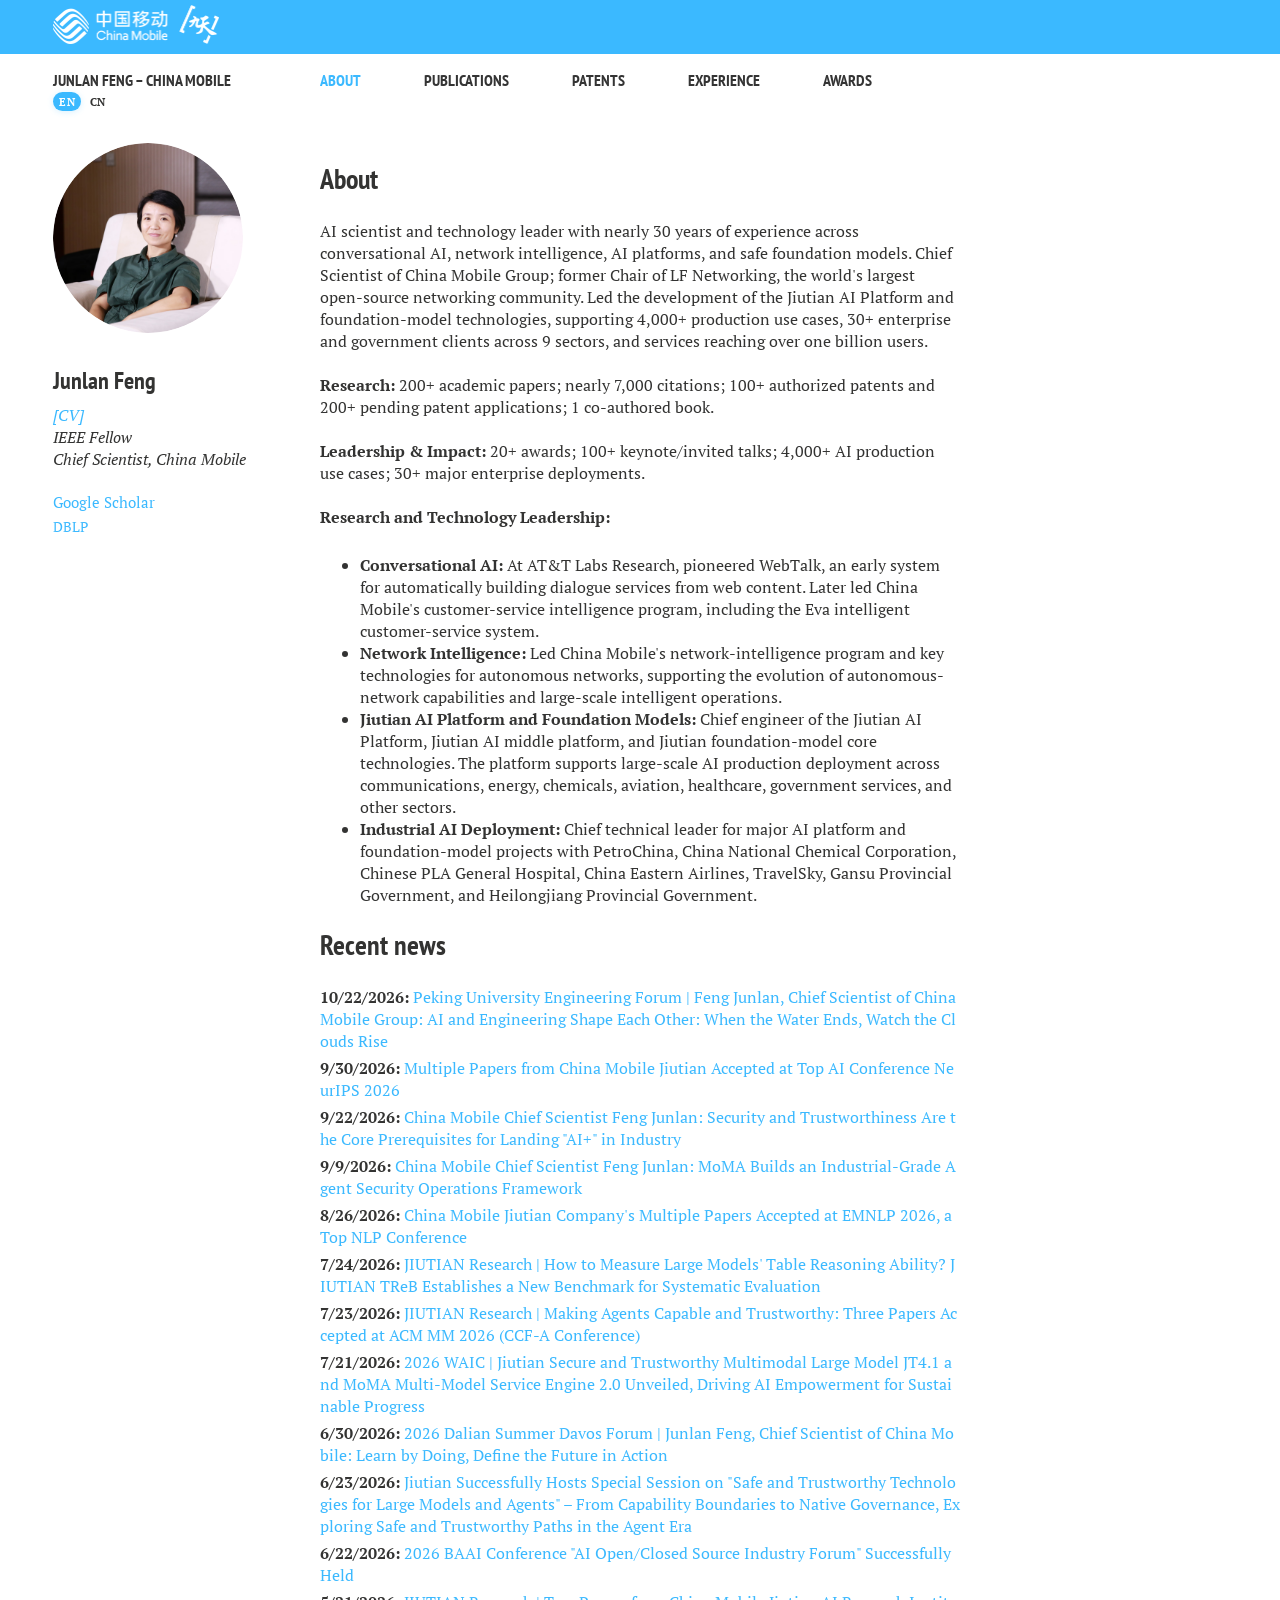
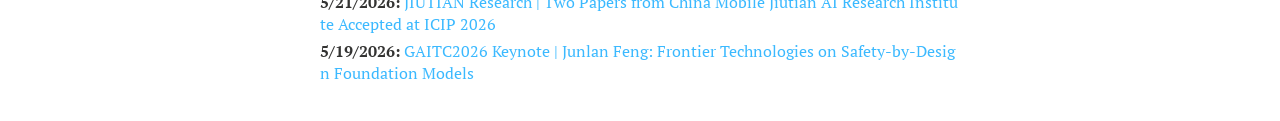
==== index.html @ f9d1ae15 "🏗️ Build site: 2026-11-06 03:11:01 UTC" ====
<!doctype html>
<html class="no-js" lang="en">

<head>
    <meta charset="utf-8">
    <title>Junlan Feng - Chief Scientist, China Mobile Group</title>
    <meta name="description" content="Junlan Feng, IEEE Fellow, Chief Scientist of China Mobile Group. AI scientist with 30 years of experience in conversational AI, network intelligence, AI platforms, and safe foundation models.">
    <meta name="keywords" content="Junlan Feng, AI, China Mobile, IEEE Fellow, foundation models">
    <meta property="og:locale" content="en_US">
    <meta property="og:type" content="article">
    <meta property="og:title" content="Junlan Feng">
    <meta property="og:description" content="Junlan Feng - Chief Scientist, China Mobile Group">
    <meta property="og:url" content="index.html">
    <meta property="og:site_name" content="Junlan Feng - China Mobile Group">
    <meta name="HandheldFriendly" content="True">
    <meta name="MobileOptimized" content="320">
    <meta name="viewport" content="width=device-width, initial-scale=1.0">
    <link href='https://fonts.googleapis.com/css?family=PT+Sans+Narrow:400,700|PT+Serif:400,700,400italic' rel='stylesheet' type='text/css'>
    <link rel="stylesheet" href="assets/main.min.css">
    <link rel="stylesheet" href="assets/academicons.css" />
    <link rel="stylesheet" href="assets/lang-switch.css">
    <meta http-equiv="cleartype" content="on">
    <script src="assets/js/vendor/modernizr-2.7.1.custom.min.js"></script>

    <script src="js/render.js?v=20260903" defer></script>
<script>
var issuesData = [{"title":"北京大学工程大讲堂｜中国移动集团首席科学家冯俊兰：人工智能与工程相互塑造——行到水穷处，坐看云起时","title_en":"Peking University Engineering Forum | Feng Junlan, Chief Scientist of China Mobile Group: AI and Engineering Shape Each Other: When the Water Ends, Watch the Clouds Rise","url":"https://mp.weixin.qq.com/s/HkSINXlK0h-bJS12cBqNUA","update_time":"2026-10-22  18:26:30"},{"title":"中移九天公司多篇论文被人工智能顶会NeurIPS 2026录用","title_en":"Multiple Papers from China Mobile Jiutian Accepted at Top AI Conference NeurIPS 2026","url":"https://mp.weixin.qq.com/s/LQ0om-4AKfNTBzc6HbMftA","update_time":"2026-09-30  17:57:27"},{"title":"中国移动首席科学家冯俊兰：安全可信是“AI+”产业落地的核心前提","title_en":"China Mobile Chief Scientist Feng Junlan: Security and Trustworthiness Are the Core Prerequisites for Landing \"AI+\" in Industry","url":"https://mp.weixin.qq.com/s/wE-efkweoByq38mvkZPkAQ","update_time":"2026-09-22  19:19:14"},{"title":"中国移动首席科学家冯俊兰：MoMA打造工业级智能体安全运营框架","title_en":"China Mobile Chief Scientist Feng Junlan: MoMA Builds an Industrial-Grade Agent Security Operations Framework","url":"https://mp.weixin.qq.com/s/2wzQ7tI1aaCz_fEJ7ZvplA","update_time":"2026-09-09  18:28:49"},{"title":"中移九天公司多篇论文被自然语言处理顶会EMNLP 2026录用","title_en":"China Mobile Jiutian Company's Multiple Papers Accepted at EMNLP 2026, a Top NLP Conference","url":"https://mp.weixin.qq.com/s/kUCWCsK211TgAkVrbW_xtA","update_time":"2026-08-26  19:15:25"},{"title":"JIUTIAN Research | 如何衡量大模型的表格推理能力？九天TReB构建系统性评估方案新基准","title_en":"JIUTIAN Research | How to Measure Large Models' Table Reasoning Ability? JIUTIAN TReB Establishes a New Benchmark for Systematic Evaluation","url":"https://mp.weixin.qq.com/s/faxn_qZCTX3Z6W_q1BEJsQ","update_time":"2026-07-24  14:33:13"},{"title":"JIUTIAN Research | 让智能体既能干、又可信：九天三篇论文入选CCF A类会议ACM MM2026","title_en":"JIUTIAN Research | Making Agents Capable and Trustworthy: Three Papers Accepted at ACM MM 2026 (CCF-A Conference)","url":"https://mp.weixin.qq.com/s/_9-bwuNA2uwHb0Bi7CNEzg","update_time":"2026-07-23  15:57:31"},{"title":"2026 WAIC｜九天安全可信多模态大模型JT4.1与MoMA多模型服务引擎2.0重磅发布，驱动AI赋能致远行稳","title_en":"2026 WAIC | Jiutian Secure and Trustworthy Multimodal Large Model JT4.1 and MoMA Multi-Model Service Engine 2.0 Unveiled, Driving AI Empowerment for Sustainable Progress","url":"https://mp.weixin.qq.com/s/kAL291__2dpZbcI-zfakbw","update_time":"2026-07-21  15:22:53"},{"title":"2026大连夏季达沃斯论坛丨中国移动集团首席科学家冯俊兰：边干边学，在行动中定义未来","title_en":"2026 Dalian Summer Davos Forum | Junlan Feng, Chief Scientist of China Mobile: Learn by Doing, Define the Future in Action","url":"http://mp.weixin.qq.com/s?__biz=MzY0MDA3NDc0NA==&mid=2247502477&idx=1&sn=602ac97d549c4203846c1303b87872b1&chksm=f0ca5c1ac7bdd50cb540c3ac1cf42805b7d460685e68991da7875c88a4c19e2713bcc7c2bba4#rd","update_time":"2026-06-30 02:14:32","img":"images/news1.png","image_caption_en":"2026 Dalian Summer Davos Forum","image_caption_cn":"2026大连夏季达沃斯论坛"},{"title":"九天公司成功举办“大模型与智能体安全可信技术”专题会议，从能力边界到原生治理，共探智能体时代安全可信路径","title_en":"Jiutian Successfully Hosts Special Session on \"Safe and Trustworthy Technologies for Large Models and Agents\" – From Capability Boundaries to Native Governance, Exploring Safe and Trustworthy Paths in the Agent Era","url":"http://mp.weixin.qq.com/s?__biz=MzY0MDA3NDc0NA==&mid=2247502467&idx=1&sn=2e08e1561c83d8f76bbce7b48a01c858&chksm=f0ca5c14c7bdd502c2180eaf5cf7c1c7dbad78d8e463701f1d05a70f479fa79f70918be72cf4#rd","create_time":"2026-06-23 07:25:27","update_time":"2026-06-23 07:25:27","img":"images/news2.png","image_caption_en":"Jiutian Special Session","image_caption_cn":"九天专题会议"},{"title":"2026北京智源大会“AI开闭源产业论坛”成功举办","title_en":"2026 BAAI Conference \"AI Open/Closed Source Industry Forum\" Successfully Held","url":"http://mp.weixin.qq.com/s?__biz=MzY0MDA3NDc0NA==&mid=2247502466&idx=1&sn=be0391715e4dcc52016f9638e77fe8c4&chksm=f0ca5c15c7bdd503dc24d784d8feaa13e664811113db462f2571306dfaa7d826962fbd6ef63a#rd","create_time":"2026-06-22 08:46:25","update_time":"2026-06-22 08:46:25","img":"images/news3.png","image_caption_en":"2026 BAAI Conference","image_caption_cn":"2026北京智源大会"},{"title":"JIUTIAN Research | 中国移动九天人工智能研究院2篇论文入选 ICIP 2026","title_en":"JIUTIAN Research | Two Papers from China Mobile Jiutian AI Research Institute Accepted at ICIP 2026","url":"http://mp.weixin.qq.com/s?__biz=MzY0MDA3NDc0NA==&mid=2247502398&idx=1&sn=317d336cfcf5d72eb4914fad7afe07c7&chksm=f0ca5ca9c7bdd5bfb2b607ace4f0eadedf0e96f8d82b99503f4562735aff8f20dd5b8329ba17#rd","create_time":"2026-05-21 13:06:34","update_time":"2026-05-21 13:06:34","img":"images/news4.png","image_caption_en":"JIUTIAN Research","image_caption_cn":"九天研究"},{"title":"GAITC2026主报告丨冯俊兰：基础模型原生安全可信技术","title_en":"GAITC2026 Keynote | Junlan Feng: Frontier Technologies on Safety-by-Design Foundation Models","url":"http://mp.weixin.qq.com/s?__biz=MzY0MDA3NDc0NA==&mid=2247502385&idx=1&sn=f97940a7b155f2be98ea420c841b5f2e&chksm=f0ca5ca6c7bdd5b0fe8ee0e655340e7ce86727a2f5e2f5f3287206e2ea7933cf92a13004520b#rd","update_time":"2026-05-19 09:52:29","img":"images/news5.png","image_caption_en":"GAITC2026 Keynote","image_caption_cn":"GAITC2026 主报告"}];
</script>
    </head>
<body class="page">
    <div class="logo-container">
        <a href="index.html" class="logo site-name">
            <img src="images/logo.png" alt="China Mobile Group Logo" style="max-width: 166px; max-height: 39px;">
        </a>
    </div> 
    <div class="navigation-wrapper">
         <div class="site-name lang-switch">
            <div>
               <a data-i18n="site.name">Junlan Feng – Chief Scientist, China Mobile</a>
            </div> 
            <div>
               <button class="lang-btn" data-lang="en">EN</button>
               <button class="lang-btn" data-lang="zh">CN</button>
            </div>  
         </div>
        <div class="top-navigation">
            <nav role="navigation" id="site-nav" class="nav">
                <ul clas="nav-list">
                    <li class="nav-item"><a href="index.html" data-i18n="nav.about" class="active">About</a></li>
                    <li class="nav-item"><a href="publications.html" data-i18n="nav.publications">Publications</a></li>
                    <li class="nav-item"><a href="patents.html" data-i18n="nav.patents">Patents</a></li>
                    <li class="nav-item"><a href="experience.html" data-i18n="nav.experience">Experience</a></li>
                    <li class="nav-item"><a href="awards.html" data-i18n="nav.awards">Awards</a></li>
                </ul>
                
            </nav>
        </div>
    </div>

    <div id="main" role="main">
         <div class="article-author-side">
            <img src="images/photo.png" class="bio-photo" alt="Junlan Feng" style="min-width:190px">
            <h3 style="min-width:240px;margin-top: 30px;" data-i18n="sidebar.name">Junlan Feng</h3>
            <i style="min-width:260px"><a id="cv-link" href="CV_JunlanFeng.pdf" style="color: #3BB9FF" data-i18n="sidebar.cv">[CV]</a></i>
            <br>
            <i style="min-width:260px" data-i18n="sidebar.title">IEEE Fellow</i>
            <br>
            <i style="min-width:240px" data-i18n="sidebar.company">Chief Scientist, China Mobile</i>
            <br>
            <br>
            <a href="https://scholar.google.com/citations?user=rBjPtmQAAAAJ" class="author-social" target="_blank"><span data-i18n="sidebar.scholar" class="link" style="font-size: 15px;">Google Scholar</span></a>
            <a href="https://dblp.org/pid/36/3948.html" class="author-social" target="_blank"><span data-i18n="sidebar.dblp" class="link" translate="no">DBLP</span></a>
            <!-- <a href="https://orcid.org/0000-0001-5292-2945" class="author-social" target="_blank"><span data-i18n="sidebar.orcid" class="link" translate="no">ORCID</span></a> -->
            <br>
            <br>
         </div>

        <article>
            <h2 data-i18n="about.title">About</h2>
            <div class="article-wrap">
                <p data-i18n="about.intro">AI scientist and technology leader with nearly 30 years of experience across conversational AI, network intelligence, AI platforms, and safe foundation models. Chief Scientist of China Mobile Group; former Chair of LF Networking, the world's largest open-source networking community. Led the development of the Jiutian AI Platform and foundation-model technologies, supporting 4,000+ production use cases, 30+ enterprise and government clients across 9 sectors, and services reaching over one billion users.</p>
                <p><br />
                    <b data-i18n="about.research">Research:</b> <span data-i18n="about.research.text">200+ academic papers; 6,800+ citations; 100+ authorized patents and 200+ pending patent applications; 1 co-authored book.</span>
                </p>
                <p><br />
                    <b data-i18n="about.leadership">Leadership &amp; Impact:</b> <span data-i18n="about.leadership.text">20+ awards; 100+ keynote/invited talks; 4,000+ AI production use cases; 30+ major enterprise deployments.</span>
                </p>
                <p><br />
                    <b data-i18n="about.tech.leadership">Research and Technology Leadership:</b>
                <ul>
                    <li><b data-i18n="about.conversational.ai">Conversational AI:</b> <span data-i18n="about.conversational.ai.text">At AT&T Labs Research, pioneered WebTalk, an early system for automatically building dialogue services from web content. Later led China Mobile's customer-service intelligence program, including the Eva intelligent customer-service system.</span></li>
                    <li><b data-i18n="about.network.intelligence">Network Intelligence:</b> <span data-i18n="about.network.intelligence.text">Led China Mobile's network-intelligence program and key technologies for autonomous networks, supporting the evolution of autonomous-network capabilities and large-scale intelligent operations.</span></li>
                    <li><b data-i18n="about.jiutian">Jiutian AI Platform and Foundation Models:</b> <span data-i18n="about.jiutian.text">Chief engineer of the Jiutian AI Platform, Jiutian AI middle platform, and Jiutian foundation-model core technologies. The platform supports large-scale AI production deployment across communications, energy, chemicals, aviation, healthcare, government services, and other sectors.</span></li>
                    <li><b data-i18n="about.industrial.ai">Industrial AI Deployment:</b> <span data-i18n="about.industrial.ai.text">Chief technical leader for major AI platform and foundation-model projects with PetroChina, China National Chemical Corporation, Chinese PLA General Hospital, China Eastern Airlines, TravelSky, Gansu Provincial Government, and Heilongjiang Provincial Government.</span></li>
                </ul>
                </p>

                <h2 data-i18n="about.news">Recent news</h2>
                <div class="article-wrap" id="Recent-news">
                    <!-- <div class="news-container">

                        <div class="news-card">

                            <div class="img-box">
                                <img src="images/news1.png">

                                <div class="img-title">
                                    2026 Dalian Summer Davos Forum
                                </div>
                            </div>

                            <h3>
                                Junlan Feng,Chief Scientist of China Mobile:
                                Learn by Doing, Define the Future in Action
                            </h3>

                            <div class="date">
                                2026/06/30
                            </div>

                        </div>

                        <div class="news-card">

                            <div class="img-box">
                                <img src="images/news2.png">

                                <div class="img-title">
                                    Jiutian Special Session
                                </div>
                            </div>

                            <h3>
                                Jiutian Successfully Hosts Special Session
                                on Safe and Trustworthy Technologies
                            </h3>

                            <div class="date">
                                2026/06/23
                            </div>

                        </div>

                    </div> -->
                </div>
            </div>
        </article>
    </div>

    <!-- <div class="footer-wrap">
        <footer>
            <span>&copy; 2026 Junlan Feng. Powered by <a href="http://jekyllrb.com">Jekyll</a> using the <a href="http://mademistakes.com/minimal-mistakes/">Minimal Mistakes</a> theme.</span>
        </footer>
    </div> -->

    <script src="//ajax.googleapis.com/ajax/libs/jquery/1.9.1/jquery.min.js"></script>
    <script>window.jQuery || document.write('<script src="assets/js/vendor/jquery-1.9.1.min.js"><\/script>')</script>
    <script src="assets/js/scripts.min.js"></script>
    <script src="js/i18n.js"></script>
    <script>
        var _gaq = _gaq || [];
        var pluginUrl = '//www.google-analytics.com/plugins/ga/inpage_linkid.js';
        _gaq.push(['_require', 'inpage_linkid', pluginUrl]);
        _gaq.push(['_setAccount', 'UA-XXXXXXXX-X']);
        _gaq.push(['_trackPageview']);
        (function() {
            var ga = document.createElement('script'); ga.type = 'text/javascript'; ga.async = true;
            ga.src = ('https:' == document.location.protocol ? 'https://ssl' : 'http://www') + '.google-analytics.com/ga.js';
            var s = document.getElementsByTagName('script')[0]; s.parentNode.insertBefore(ga, s);
        })();
    </script>
</body>
</html>
---- assets/academicons.css ----
/*!
 *  Academicons 1.2.0 by Dennis T. Nedry - https://github.com/dtnedry
 *  Fonts generated using the IcoMoon app - http://icomoon.io/app
 *  Square icons designed to be used alongside Font Awesome square icons - https://fortawesome.github.io/Font-Awesome/
 *  License - Font: SIL OFL 1.1, CSS: MIT License
 */

@font-face {
	font-family: 'academicons';
	src:url('fonts/academicons.eot?-evtvm1');
	src:url('fonts/academicons.eot?#iefix-evtvm1') format('embedded-opentype'),
		url('fonts/academicons.woff?-evtvm1') format('woff'),
		url('fonts/academicons.ttf?-evtvm1') format('truetype'),
		url('fonts/academicons.svg?-evtvm1#academicons') format('svg');
	font-weight: normal;
	font-style: normal;
}

.ai {
	display:inline-block;
	font:normal normal normal 14px/1 Academicons;
	font-size:inherit;
	text-rendering:auto;
	-webkit-font-smoothing:antialiased;
	-moz-osx-font-smoothing:grayscale;
}

.ai-google-scholar:before {
	content: "\e600";
}

.ai-google-scholar-square:before {
	content: "\e601";
}

.ai-dblp-square:before {
	content: "\e600";
}

.ai-researchgate:before {
	content: "\e602";
}

.ai-researchgate-square:before {
	content: "\e603";
}

.ai-mendeley:before {
	content: "\e604";
}

.ai-mendeley-square:before {
	content: "\e605";
}

.ai-orcid:before {
	content: "\e606";
}

.ai-orcid-square:before {
	content: "\e607";
}

.ai-impactstory:before {
	content: "\e608";
}

.ai-impactstory-square:before {
	content: "\e609";
}

.ai-academia:before {
	content: "\e60a";
}

.ai-academia-square:before {
	content: "\e60b";
}

.ai-zotero:before {
	content: "\e60c";
}

.ai-zotero-square:before {
	content: "\e60d";
}

.ai-figshare:before {
	content: "\e60e";
}

.ai-figshare-square:before {
	content: "\e60f";
}


/* Container */

	.container {
		margin-left: auto;
		margin-right: auto;
		
		/* width: (containers) */
		width: 1300px;
	}

	/* Modifiers */

		/* 125% */
			.container.\31 25\25 {
				width: 100%;
				
				/* max-width: (containers * 1.25) */
				max-width: 1500px;

				/* min-width: (containers) */
				min-width: 1200px;
			}

		/* 75% */
			.container.\37 5\25 {
				
				/* width: (containers * 0.75) */
				width: 900px;

			}

		/* 50% */
			.container.\35 0\25 {
				
				/* width: (containers * 0.50) */
				width: 600px;

			}

		/* 25% */
			.container.\32 5\25 {
				
				/* width: (containers * 0.25) */
				width: 300px;

			}


/*h2 {
  font-size: 30px;
  padding: 0px 0px 15px 0px;
}*/
#headertext {
  font-size: 25px;
  font-weight: 500;
  margin-top: 50px;
  margin-left: 300px;
}
.imgme {
  border: 2px solid black;
  box-shadow: #AAA 0px 0px 8px 0px; 
  height: 250px;
  width: 230px;
  float: left;
}
#htname {
  font-size: 40px;
}
#htem {
  font-size: 20px;
  font-weight: 200;
}

.pubwrap {
  padding-bottom: 10px;
  margin-bottom: 30px;
  border-bottom: 2px solid #DDD;
}
.pubt {
  font-size: 20px;
}
.puba {
  font-size: 16px;
  font-style: italic;
  margin-top: 10px;
  margin-bottom: 10px;
}
@media (max-width: 768px) {
  .pubt {
    text-align: center;
    margin-top: 10px;
    margin-bottom: 10px;
  }
  .pubd {
    text-align: justify;
  }
}
.pubd {  
  font-size: 15px;
  font-weight: 200;
}
.pubimg {
  text-align: center;
}
.pubimg img {
  max-width: 100%;
  vertical-align: middle;
    border-style: none;
    width: 100%;
    height: auto;
    max-width: 828px;
}
.pubv {
  color: #000080;
  font-size: 20px;
  font-weight: bold;

}
.publ {
  padding-top: 10px;
}
.publ li {
  border: 1px solid black;
  padding: 5px;
  margin: 2px;
  display: inline-block;
}
---- assets/lang-switch.css ----
/* ===== 语言切换 · 极简纯文字版 ===== */
.lang-switch {
    /* display: inline-flex; */
    align-items: center;
    gap: 4px;
    /* margin-left: 14px; */
    /* padding-left: 14px; */
    /* border-left: 1px solid rgba(0, 0, 0, 0.10);  /* 只保留分隔线 */
    flex-shrink: 0;
}

.lang-btn {
    background: transparent;
    border: none;
    color: #333332;                    /* 浅灰色，类似导航未激活状态 */
    padding: 2px 6px;
    border-radius: 14px;
    cursor: pointer;
    font-size: 0.7rem;
    font-weight: 600;
    text-transform: uppercase;
    letter-spacing: 0.3px;
    transition: all 0.2s ease;
    /* 关键：没有任何背景和边框 */
}

.lang-btn:hover {
    color: #000;
    background: rgba(0, 0, 0, 0.04);  /* 极轻微反馈 */
}

.lang-btn.active {
    color: #fff;
    background: #3BB9FF;              /* 激活时才有蓝色背景 */
    box-shadow: 0 1px 6px rgba(59, 185, 255, 0.2);
}

/* ===== 移动端适配 ===== */
@media (max-width: 768px) {
    .lang-switch {
        margin-left: 8px;
        padding-left: 8px;
        gap: 2px;
    }
    .lang-btn {
        padding: 1px 5px;
        font-size: 0.6rem;
    }
}

/* ===== 中文模式下的专属行距调整 ===== */
/* 当 <html lang="zh"> 时，文章区域的段落行高变为 1.9 倍 */
html[lang="zh"] p, html[lang="zh"] span, html[lang="zh"] li, html[lang="zh"] #Recent-news a{
    line-height: 1.9;
}

html[lang="zh"] li p {
    margin-bottom: 1rem;
}

/* ===== 中文模式下使用系统黑体（清晰现代） ===== */
html[lang="zh"] body,
html[lang="zh"] .article-wrap,
html[lang="zh"] p,
html[lang="zh"] a,
html[lang="zh"] span,
html[lang="zh"] button,
html[lang="zh"] li {
    font-family: -apple-system, BlinkMacSystemFont, "PingFang SC", "Microsoft YaHei", "Helvetica Neue", sans-serif;
}

/* 标题和导航可以使用更粗的权重 */
html[lang="zh"] h1,
html[lang="zh"] h2,
html[lang="zh"] h3,
html[lang="zh"] .navigation-wrapper {
    font-family: -apple-system, BlinkMacSystemFont, "PingFang SC", "Microsoft YaHei", "Helvetica Neue", sans-serif;
}

/* 默认隐藏所有带 data-i18n 的元素，避免闪烁 */
body:not(.i18n-ready) [data-i18n] {
    visibility: hidden;
}

/* 翻译完成后显示 */
body.i18n-ready [data-i18n] {
    visibility: visible;
}

/* 导航按钮始终可见，但按钮上的文字会被隐藏，所以要单独处理 */
body:not(.i18n-ready) .lang-btn {
    visibility: visible;
}

/* 避免布局抖动，占位保持 */
[data-i18n] {
    min-height: 1em;
}

/* li 元素保持 list-item，保留黑点 */
li[data-i18n] {
    display: list-item;
}

/* span、i、b 等内联元素保持 inline */
span[data-i18n],
i[data-i18n],
b[data-i18n],
a[data-i18n] {
    display: inline;
}

/* p、h1、h2、h3、div 等块级元素保持 block */
p[data-i18n],
h1[data-i18n],
h2[data-i18n],
h3[data-i18n],
div[data-i18n] {
    display: block;
}

/* 当前激活的页面（高亮） */
.top-navigation li a.active {
    color: #3BB9FF;
}

.logo-container {
    background-color: #3bb9ff; /* 设置背景颜色为白色 */
    height: 54px; /* 设置高度 */
    display: flex;
    align-items: center;
    .logo {
        margin-bottom: 0; 
    }
}

.link {
    color: #3bb9ff !important;
}

@media(max-width:768px){

.news-container{
    grid-template-columns:1fr;
}

}
.news-container {

    width: 100%;

    display: grid;

    grid-template-columns: repeat(3, 1fr);

    gap: 35px 25px;

}


/* 新闻卡片 */

.news-card {

    width:100%;

}


/* 图片区域 */

.img-box {
    position:relative;
    width:100%;
    height:135px;
    overflow:hidden;
    border-radius:8px;
    margin-bottom: 16px;
}


.img-box img {

    width:100%;

    height:100%;

    object-fit:cover;

}


/* 图片底部标题 */

.img-title {

    position:absolute;

    bottom:8px;

    left:8px;

    right:8px;

    color:white;

    font-size:14px;

    font-weight:bold;

    text-shadow:
        0 1px 3px rgba(0,0,0,.8);

}


/* 新闻标题 */

.news-card h3 {

    margin-top:18px;

    margin-bottom:12px;


    font-size:18px;

    line-height:1.25;

    font-weight:700;

    color:#111;


    display:-webkit-box;

    -webkit-line-clamp:3;

    -webkit-box-orient:vertical;

    overflow:hidden;

}



/* 日期 */

.date {
    color:#999;
    font-size:14px;
    line-height: 21px;
    margin-top: 12px;
}

.img-caption {
    position:absolute;
    bottom:8px;
    left:8px;
    color:#fff;
    font-size:14px;
    font-weight:700;
}

.news-title {
    color: #333;
    line-height: 21px;
}

.img-link {
    display:block;
    text-decoration:none;
    color:inherit;
}

/* .nav-list {
    display: flex;
}
.nav-item {
    flex: 1;
} */
.pub {
    font-weight: bold;
 }
.pat {
    font-weight: bold;
 }

 .biblist {
    list-style: decimal; /* 使用数字列表 */
 }
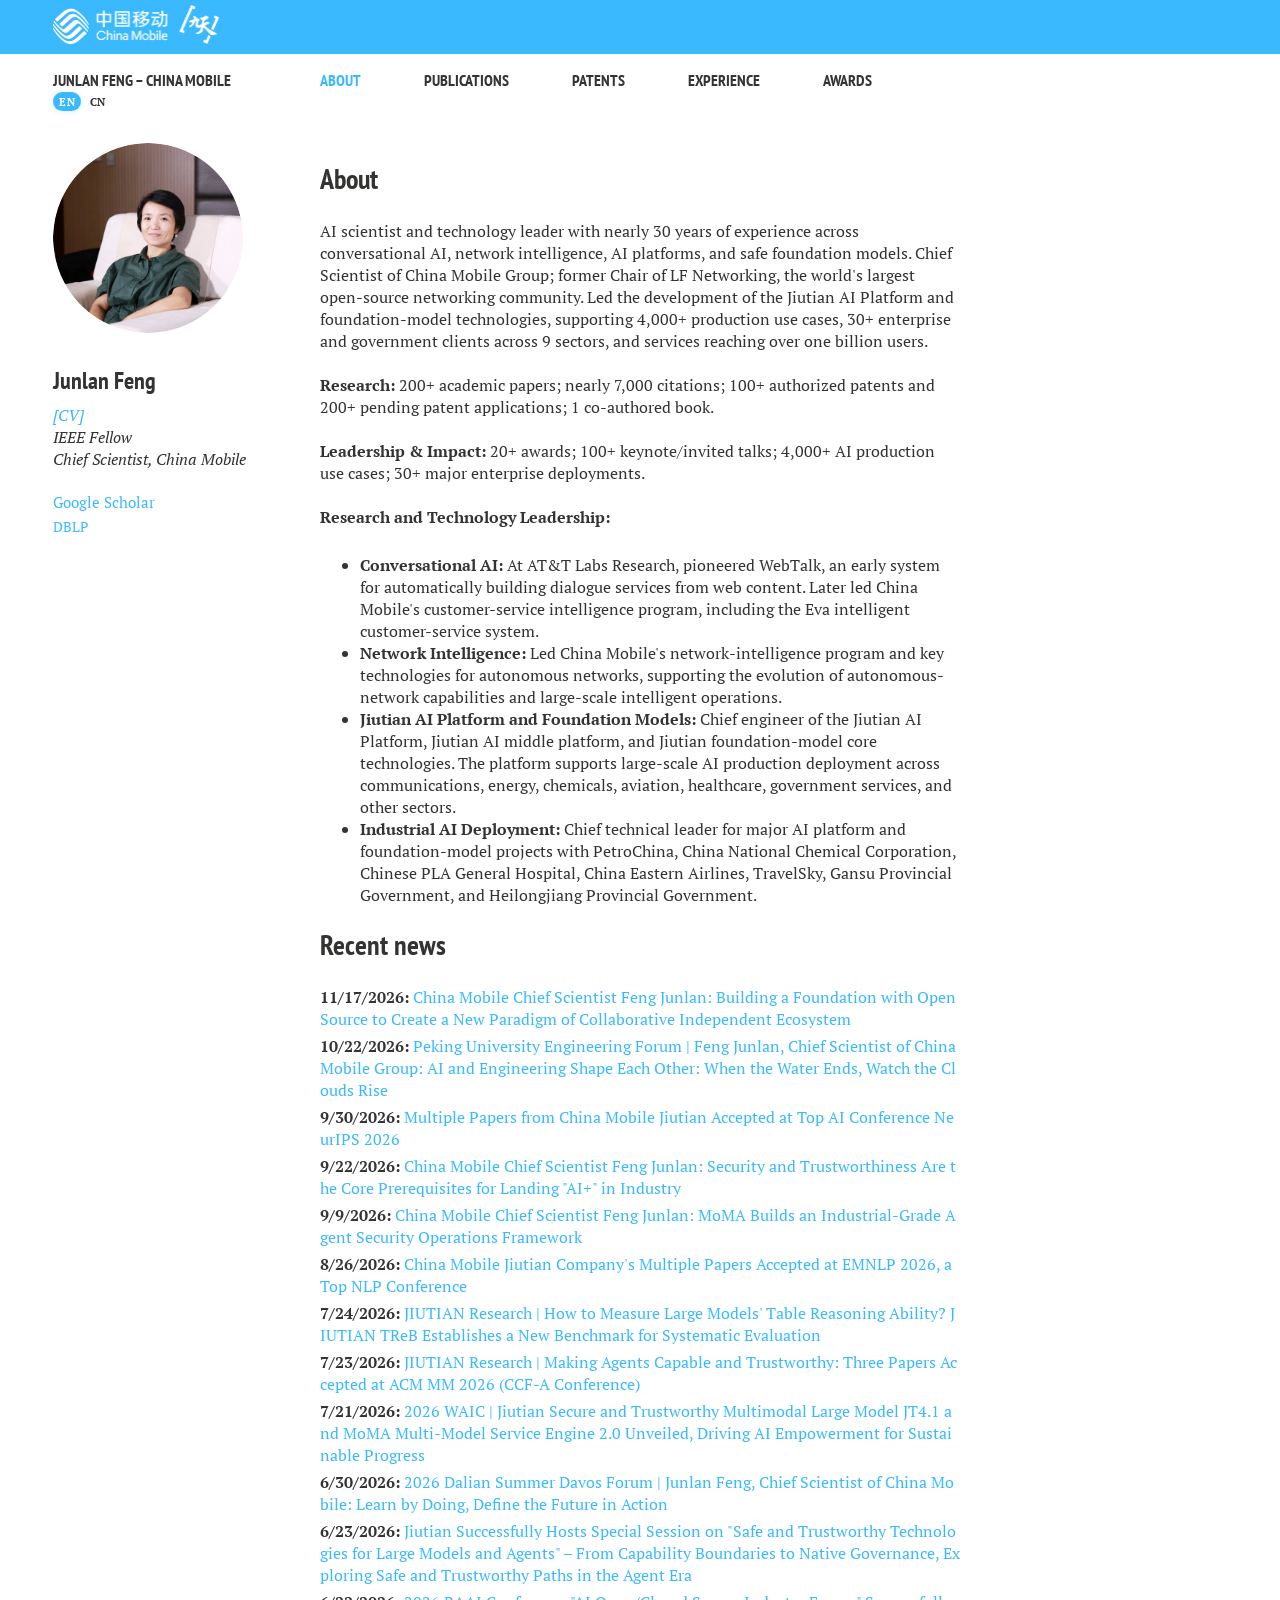
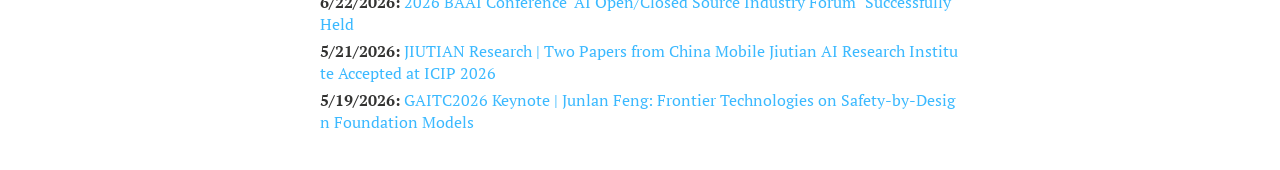
==== commit 91337065: "🏗️ Build site: 2026-11-17 18:45:41 UTC" ====
--- a/index.html
+++ b/index.html
@@ -23,8 +23,9 @@
     <script src="assets/js/vendor/modernizr-2.7.1.custom.min.js"></script>
 
     <script src="js/render.js?v=20260903" defer></script>
-<script>
-var issuesData = [{"title":"北京大学工程大讲堂｜中国移动集团首席科学家冯俊兰：人工智能与工程相互塑造——行到水穷处，坐看云起时","title_en":"Peking University Engineering Forum | Feng Junlan, Chief Scientist of China Mobile Group: AI and Engineering Shape Each Other: When the Water Ends, Watch the Clouds Rise","url":"https://mp.weixin.qq.com/s/HkSINXlK0h-bJS12cBqNUA","update_time":"2026-10-22  18:26:30"},{"title":"中移九天公司多篇论文被人工智能顶会NeurIPS 2026录用","title_en":"Multiple Papers from China Mobile Jiutian Accepted at Top AI Conference NeurIPS 2026","url":"https://mp.weixin.qq.com/s/LQ0om-4AKfNTBzc6HbMftA","update_time":"2026-09-30  17:57:27"},{"title":"中国移动首席科学家冯俊兰：安全可信是“AI+”产业落地的核心前提","title_en":"China Mobile Chief Scientist Feng Junlan: Security and Trustworthiness Are the Core Prerequisites for Landing \"AI+\" in Industry","url":"https://mp.weixin.qq.com/s/wE-efkweoByq38mvkZPkAQ","update_time":"2026-09-22  19:19:14"},{"title":"中国移动首席科学家冯俊兰：MoMA打造工业级智能体安全运营框架","title_en":"China Mobile Chief Scientist Feng Junlan: MoMA Builds an Industrial-Grade Agent Security Operations Framework","url":"https://mp.weixin.qq.com/s/2wzQ7tI1aaCz_fEJ7ZvplA","update_time":"2026-09-09  18:28:49"},{"title":"中移九天公司多篇论文被自然语言处理顶会EMNLP 2026录用","title_en":"China Mobile Jiutian Company's Multiple Papers Accepted at EMNLP 2026, a Top NLP Conference","url":"https://mp.weixin.qq.com/s/kUCWCsK211TgAkVrbW_xtA","update_time":"2026-08-26  19:15:25"},{"title":"JIUTIAN Research | 如何衡量大模型的表格推理能力？九天TReB构建系统性评估方案新基准","title_en":"JIUTIAN Research | How to Measure Large Models' Table Reasoning Ability? JIUTIAN TReB Establishes a New Benchmark for Systematic Evaluation","url":"https://mp.weixin.qq.com/s/faxn_qZCTX3Z6W_q1BEJsQ","update_time":"2026-07-24  14:33:13"},{"title":"JIUTIAN Research | 让智能体既能干、又可信：九天三篇论文入选CCF A类会议ACM MM2026","title_en":"JIUTIAN Research | Making Agents Capable and Trustworthy: Three Papers Accepted at ACM MM 2026 (CCF-A Conference)","url":"https://mp.weixin.qq.com/s/_9-bwuNA2uwHb0Bi7CNEzg","update_time":"2026-07-23  15:57:31"},{"title":"2026 WAIC｜九天安全可信多模态大模型JT4.1与MoMA多模型服务引擎2.0重磅发布，驱动AI赋能致远行稳","title_en":"2026 WAIC | Jiutian Secure and Trustworthy Multimodal Large Model JT4.1 and MoMA Multi-Model Service Engine 2.0 Unveiled, Driving AI Empowerment for Sustainable Progress","url":"https://mp.weixin.qq.com/s/kAL291__2dpZbcI-zfakbw","update_time":"2026-07-21  15:22:53"},{"title":"2026大连夏季达沃斯论坛丨中国移动集团首席科学家冯俊兰：边干边学，在行动中定义未来","title_en":"2026 Dalian Summer Davos Forum | Junlan Feng, Chief Scientist of China Mobile: Learn by Doing, Define the Future in Action","url":"http://mp.weixin.qq.com/s?__biz=MzY0MDA3NDc0NA==&mid=2247502477&idx=1&sn=602ac97d549c4203846c1303b87872b1&chksm=f0ca5c1ac7bdd50cb540c3ac1cf42805b7d460685e68991da7875c88a4c19e2713bcc7c2bba4#rd","update_time":"2026-06-30 02:14:32","img":"images/news1.png","image_caption_en":"2026 Dalian Summer Davos Forum","image_caption_cn":"2026大连夏季达沃斯论坛"},{"title":"九天公司成功举办“大模型与智能体安全可信技术”专题会议，从能力边界到原生治理，共探智能体时代安全可信路径","title_en":"Jiutian Successfully Hosts Special Session on \"Safe and Trustworthy Technologies for Large Models and Agents\" – From Capability Boundaries to Native Governance, Exploring Safe and Trustworthy Paths in the Agent Era","url":"http://mp.weixin.qq.com/s?__biz=MzY0MDA3NDc0NA==&mid=2247502467&idx=1&sn=2e08e1561c83d8f76bbce7b48a01c858&chksm=f0ca5c14c7bdd502c2180eaf5cf7c1c7dbad78d8e463701f1d05a70f479fa79f70918be72cf4#rd","create_time":"2026-06-23 07:25:27","update_time":"2026-06-23 07:25:27","img":"images/news2.png","image_caption_en":"Jiutian Special Session","image_caption_cn":"九天专题会议"},{"title":"2026北京智源大会“AI开闭源产业论坛”成功举办","title_en":"2026 BAAI Conference \"AI Open/Closed Source Industry Forum\" Successfully Held","url":"http://mp.weixin.qq.com/s?__biz=MzY0MDA3NDc0NA==&mid=2247502466&idx=1&sn=be0391715e4dcc52016f9638e77fe8c4&chksm=f0ca5c15c7bdd503dc24d784d8feaa13e664811113db462f2571306dfaa7d826962fbd6ef63a#rd","create_time":"2026-06-22 08:46:25","update_time":"2026-06-22 08:46:25","img":"images/news3.png","image_caption_en":"2026 BAAI Conference","image_caption_cn":"2026北京智源大会"},{"title":"JIUTIAN Research | 中国移动九天人工智能研究院2篇论文入选 ICIP 2026","title_en":"JIUTIAN Research | Two Papers from China Mobile Jiutian AI Research Institute Accepted at ICIP 2026","url":"http://mp.weixin.qq.com/s?__biz=MzY0MDA3NDc0NA==&mid=2247502398&idx=1&sn=317d336cfcf5d72eb4914fad7afe07c7&chksm=f0ca5ca9c7bdd5bfb2b607ace4f0eadedf0e96f8d82b99503f4562735aff8f20dd5b8329ba17#rd","create_time":"2026-05-21 13:06:34","update_time":"2026-05-21 13:06:34","img":"images/news4.png","image_caption_en":"JIUTIAN Research","image_caption_cn":"九天研究"},{"title":"GAITC2026主报告丨冯俊兰：基础模型原生安全可信技术","title_en":"GAITC2026 Keynote | Junlan Feng: Frontier Technologies on Safety-by-Design Foundation Models","url":"http://mp.weixin.qq.com/s?__biz=MzY0MDA3NDc0NA==&mid=2247502385&idx=1&sn=f97940a7b155f2be98ea420c841b5f2e&chksm=f0ca5ca6c7bdd5b0fe8ee0e655340e7ce86727a2f5e2f5f3287206e2ea7933cf92a13004520b#rd","update_time":"2026-05-19 09:52:29","img":"images/news5.png","image_caption_en":"GAITC2026 Keynote","image_caption_cn":"GAITC2026 主报告"}];
+
+    <script>
+var issuesData = [{"title":"中国移动首席科学家冯俊兰：开源筑基，共建自主生态产业协同新范式","title_en":"China Mobile Chief Scientist Feng Junlan: Building a Foundation with Open Source to Create a New Paradigm of Collaborative Independent Ecosystem","url":"https://mp.weixin.qq.com/s/499c2vlNRGPts-S1smwFCg","update_time":"2026-11-17  17:11:35"},{"title":"北京大学工程大讲堂｜中国移动集团首席科学家冯俊兰：人工智能与工程相互塑造——行到水穷处，坐看云起时","title_en":"Peking University Engineering Forum | Feng Junlan, Chief Scientist of China Mobile Group: AI and Engineering Shape Each Other: When the Water Ends, Watch the Clouds Rise","url":"https://mp.weixin.qq.com/s/HkSINXlK0h-bJS12cBqNUA","update_time":"2026-10-22  18:26:30"},{"title":"中移九天公司多篇论文被人工智能顶会NeurIPS 2026录用","title_en":"Multiple Papers from China Mobile Jiutian Accepted at Top AI Conference NeurIPS 2026","url":"https://mp.weixin.qq.com/s/LQ0om-4AKfNTBzc6HbMftA","update_time":"2026-09-30  17:57:27"},{"title":"中国移动首席科学家冯俊兰：安全可信是“AI+”产业落地的核心前提","title_en":"China Mobile Chief Scientist Feng Junlan: Security and Trustworthiness Are the Core Prerequisites for Landing \"AI+\" in Industry","url":"https://mp.weixin.qq.com/s/wE-efkweoByq38mvkZPkAQ","update_time":"2026-09-22  19:19:14"},{"title":"中国移动首席科学家冯俊兰：MoMA打造工业级智能体安全运营框架","title_en":"China Mobile Chief Scientist Feng Junlan: MoMA Builds an Industrial-Grade Agent Security Operations Framework","url":"https://mp.weixin.qq.com/s/2wzQ7tI1aaCz_fEJ7ZvplA","update_time":"2026-09-09  18:28:49"},{"title":"中移九天公司多篇论文被自然语言处理顶会EMNLP 2026录用","title_en":"China Mobile Jiutian Company's Multiple Papers Accepted at EMNLP 2026, a Top NLP Conference","url":"https://mp.weixin.qq.com/s/kUCWCsK211TgAkVrbW_xtA","update_time":"2026-08-26  19:15:25"},{"title":"JIUTIAN Research | 如何衡量大模型的表格推理能力？九天TReB构建系统性评估方案新基准","title_en":"JIUTIAN Research | How to Measure Large Models' Table Reasoning Ability? JIUTIAN TReB Establishes a New Benchmark for Systematic Evaluation","url":"https://mp.weixin.qq.com/s/faxn_qZCTX3Z6W_q1BEJsQ","update_time":"2026-07-24  14:33:13"},{"title":"JIUTIAN Research | 让智能体既能干、又可信：九天三篇论文入选CCF A类会议ACM MM2026","title_en":"JIUTIAN Research | Making Agents Capable and Trustworthy: Three Papers Accepted at ACM MM 2026 (CCF-A Conference)","url":"https://mp.weixin.qq.com/s/_9-bwuNA2uwHb0Bi7CNEzg","update_time":"2026-07-23  15:57:31"},{"title":"2026 WAIC｜九天安全可信多模态大模型JT4.1与MoMA多模型服务引擎2.0重磅发布，驱动AI赋能致远行稳","title_en":"2026 WAIC | Jiutian Secure and Trustworthy Multimodal Large Model JT4.1 and MoMA Multi-Model Service Engine 2.0 Unveiled, Driving AI Empowerment for Sustainable Progress","url":"https://mp.weixin.qq.com/s/kAL291__2dpZbcI-zfakbw","update_time":"2026-07-21  15:22:53"},{"title":"2026大连夏季达沃斯论坛丨中国移动集团首席科学家冯俊兰：边干边学，在行动中定义未来","title_en":"2026 Dalian Summer Davos Forum | Junlan Feng, Chief Scientist of China Mobile: Learn by Doing, Define the Future in Action","url":"http://mp.weixin.qq.com/s?__biz=MzY0MDA3NDc0NA==&mid=2247502477&idx=1&sn=602ac97d549c4203846c1303b87872b1&chksm=f0ca5c1ac7bdd50cb540c3ac1cf42805b7d460685e68991da7875c88a4c19e2713bcc7c2bba4#rd","update_time":"2026-06-30 02:14:32","img":"images/news1.png","image_caption_en":"2026 Dalian Summer Davos Forum","image_caption_cn":"2026大连夏季达沃斯论坛"},{"title":"九天公司成功举办“大模型与智能体安全可信技术”专题会议，从能力边界到原生治理，共探智能体时代安全可信路径","title_en":"Jiutian Successfully Hosts Special Session on \"Safe and Trustworthy Technologies for Large Models and Agents\" – From Capability Boundaries to Native Governance, Exploring Safe and Trustworthy Paths in the Agent Era","url":"http://mp.weixin.qq.com/s?__biz=MzY0MDA3NDc0NA==&mid=2247502467&idx=1&sn=2e08e1561c83d8f76bbce7b48a01c858&chksm=f0ca5c14c7bdd502c2180eaf5cf7c1c7dbad78d8e463701f1d05a70f479fa79f70918be72cf4#rd","create_time":"2026-06-23 07:25:27","update_time":"2026-06-23 07:25:27","img":"images/news2.png","image_caption_en":"Jiutian Special Session","image_caption_cn":"九天专题会议"},{"title":"2026北京智源大会“AI开闭源产业论坛”成功举办","title_en":"2026 BAAI Conference \"AI Open/Closed Source Industry Forum\" Successfully Held","url":"http://mp.weixin.qq.com/s?__biz=MzY0MDA3NDc0NA==&mid=2247502466&idx=1&sn=be0391715e4dcc52016f9638e77fe8c4&chksm=f0ca5c15c7bdd503dc24d784d8feaa13e664811113db462f2571306dfaa7d826962fbd6ef63a#rd","create_time":"2026-06-22 08:46:25","update_time":"2026-06-22 08:46:25","img":"images/news3.png","image_caption_en":"2026 BAAI Conference","image_caption_cn":"2026北京智源大会"},{"title":"JIUTIAN Research | 中国移动九天人工智能研究院2篇论文入选 ICIP 2026","title_en":"JIUTIAN Research | Two Papers from China Mobile Jiutian AI Research Institute Accepted at ICIP 2026","url":"http://mp.weixin.qq.com/s?__biz=MzY0MDA3NDc0NA==&mid=2247502398&idx=1&sn=317d336cfcf5d72eb4914fad7afe07c7&chksm=f0ca5ca9c7bdd5bfb2b607ace4f0eadedf0e96f8d82b99503f4562735aff8f20dd5b8329ba17#rd","create_time":"2026-05-21 13:06:34","update_time":"2026-05-21 13:06:34","img":"images/news4.png","image_caption_en":"JIUTIAN Research","image_caption_cn":"九天研究"},{"title":"GAITC2026主报告丨冯俊兰：基础模型原生安全可信技术","title_en":"GAITC2026 Keynote | Junlan Feng: Frontier Technologies on Safety-by-Design Foundation Models","url":"http://mp.weixin.qq.com/s?__biz=MzY0MDA3NDc0NA==&mid=2247502385&idx=1&sn=f97940a7b155f2be98ea420c841b5f2e&chksm=f0ca5ca6c7bdd5b0fe8ee0e655340e7ce86727a2f5e2f5f3287206e2ea7933cf92a13004520b#rd","update_time":"2026-05-19 09:52:29","img":"images/news5.png","image_caption_en":"GAITC2026 Keynote","image_caption_cn":"GAITC2026 主报告"}];
 </script>
     </head>
 <body class="page">
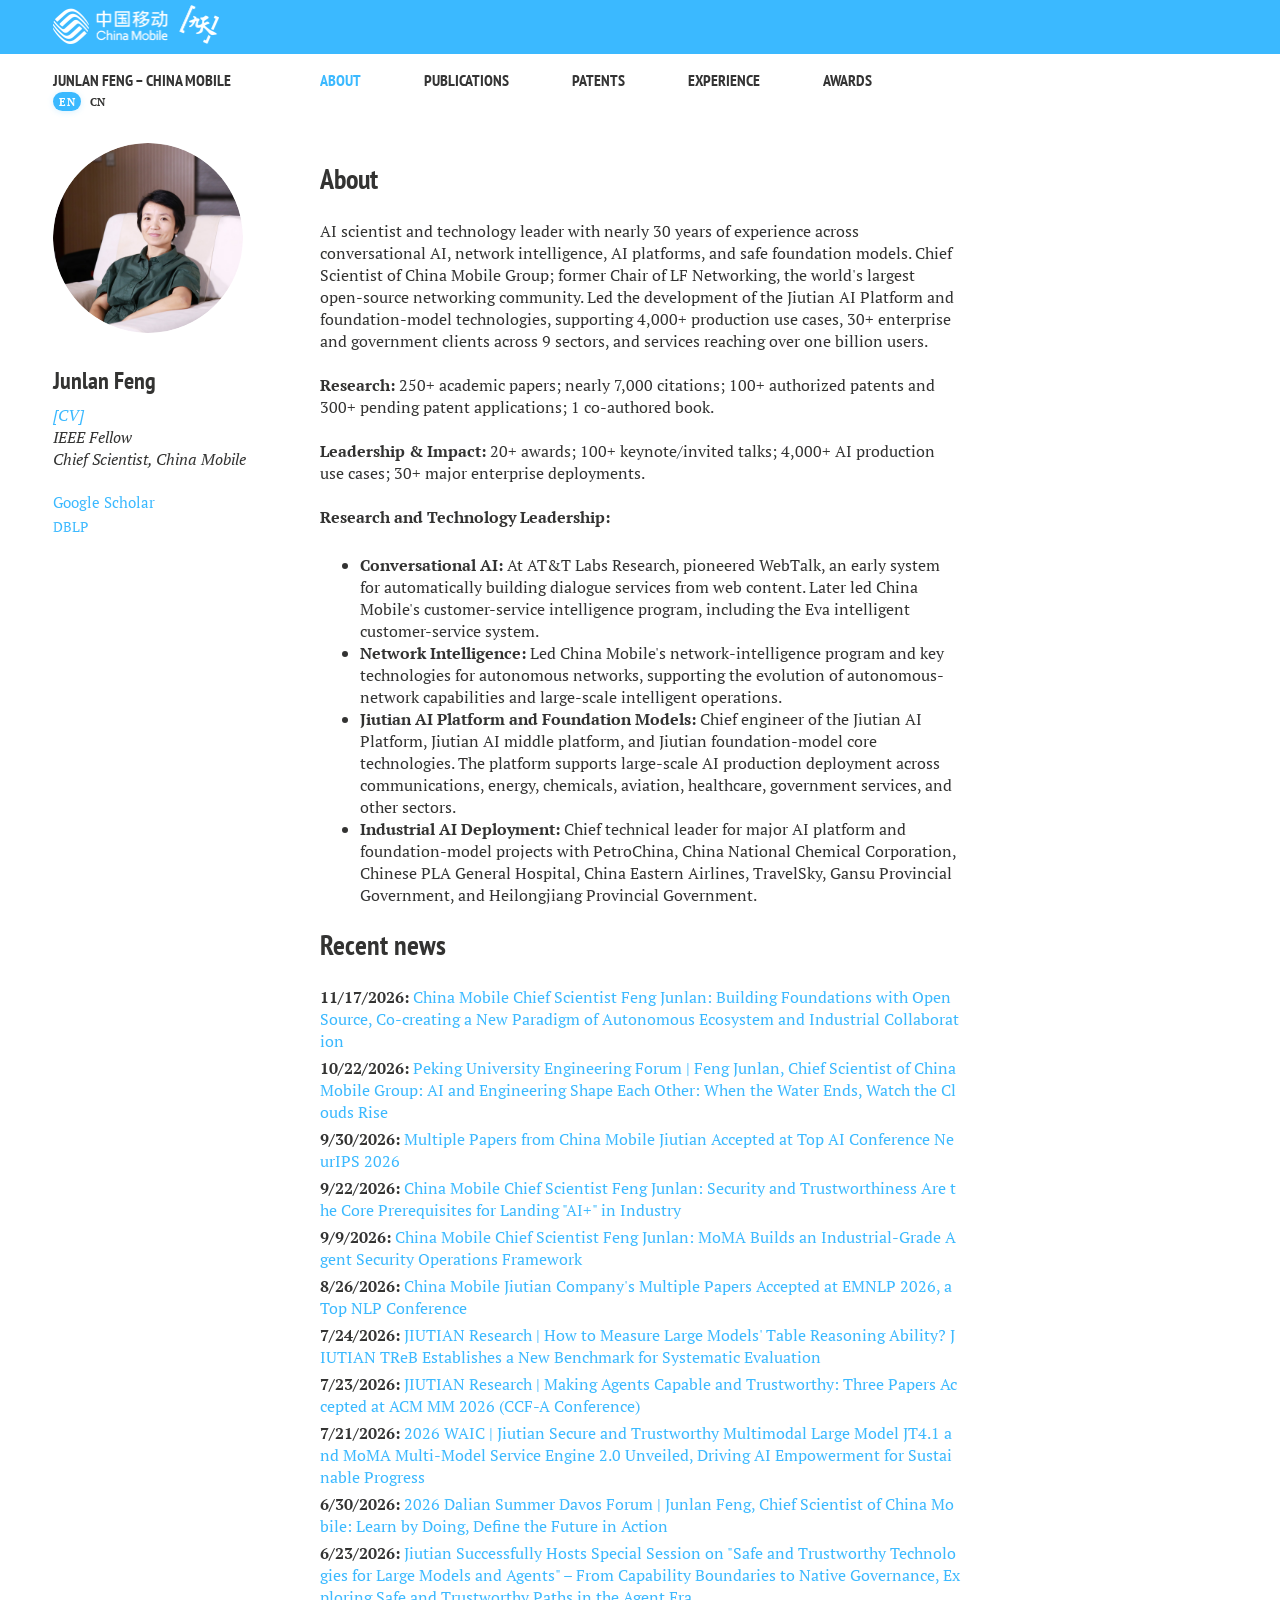
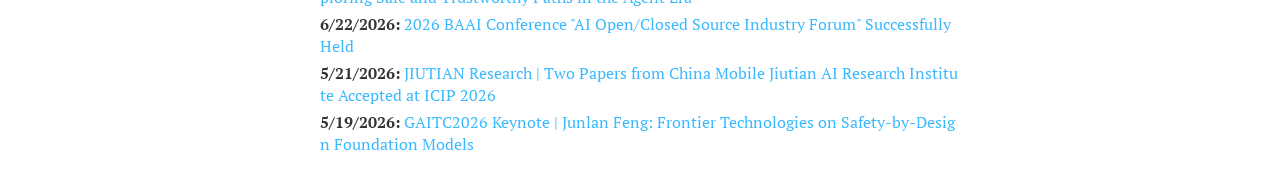
==== commit 95e64c66: "🏗️ Build site: 2026-11-19 18:38:21 UTC" ====
--- a/index.html
+++ b/index.html
@@ -25,7 +25,7 @@
     <script src="js/render.js?v=20260903" defer></script>
 
     <script>
-var issuesData = [{"title":"中国移动首席科学家冯俊兰：开源筑基，共建自主生态产业协同新范式","title_en":"China Mobile Chief Scientist Feng Junlan: Building a Foundation with Open Source to Create a New Paradigm of Collaborative Independent Ecosystem","url":"https://mp.weixin.qq.com/s/499c2vlNRGPts-S1smwFCg","update_time":"2026-11-17  17:11:35"},{"title":"北京大学工程大讲堂｜中国移动集团首席科学家冯俊兰：人工智能与工程相互塑造——行到水穷处，坐看云起时","title_en":"Peking University Engineering Forum | Feng Junlan, Chief Scientist of China Mobile Group: AI and Engineering Shape Each Other: When the Water Ends, Watch the Clouds Rise","url":"https://mp.weixin.qq.com/s/HkSINXlK0h-bJS12cBqNUA","update_time":"2026-10-22  18:26:30"},{"title":"中移九天公司多篇论文被人工智能顶会NeurIPS 2026录用","title_en":"Multiple Papers from China Mobile Jiutian Accepted at Top AI Conference NeurIPS 2026","url":"https://mp.weixin.qq.com/s/LQ0om-4AKfNTBzc6HbMftA","update_time":"2026-09-30  17:57:27"},{"title":"中国移动首席科学家冯俊兰：安全可信是“AI+”产业落地的核心前提","title_en":"China Mobile Chief Scientist Feng Junlan: Security and Trustworthiness Are the Core Prerequisites for Landing \"AI+\" in Industry","url":"https://mp.weixin.qq.com/s/wE-efkweoByq38mvkZPkAQ","update_time":"2026-09-22  19:19:14"},{"title":"中国移动首席科学家冯俊兰：MoMA打造工业级智能体安全运营框架","title_en":"China Mobile Chief Scientist Feng Junlan: MoMA Builds an Industrial-Grade Agent Security Operations Framework","url":"https://mp.weixin.qq.com/s/2wzQ7tI1aaCz_fEJ7ZvplA","update_time":"2026-09-09  18:28:49"},{"title":"中移九天公司多篇论文被自然语言处理顶会EMNLP 2026录用","title_en":"China Mobile Jiutian Company's Multiple Papers Accepted at EMNLP 2026, a Top NLP Conference","url":"https://mp.weixin.qq.com/s/kUCWCsK211TgAkVrbW_xtA","update_time":"2026-08-26  19:15:25"},{"title":"JIUTIAN Research | 如何衡量大模型的表格推理能力？九天TReB构建系统性评估方案新基准","title_en":"JIUTIAN Research | How to Measure Large Models' Table Reasoning Ability? JIUTIAN TReB Establishes a New Benchmark for Systematic Evaluation","url":"https://mp.weixin.qq.com/s/faxn_qZCTX3Z6W_q1BEJsQ","update_time":"2026-07-24  14:33:13"},{"title":"JIUTIAN Research | 让智能体既能干、又可信：九天三篇论文入选CCF A类会议ACM MM2026","title_en":"JIUTIAN Research | Making Agents Capable and Trustworthy: Three Papers Accepted at ACM MM 2026 (CCF-A Conference)","url":"https://mp.weixin.qq.com/s/_9-bwuNA2uwHb0Bi7CNEzg","update_time":"2026-07-23  15:57:31"},{"title":"2026 WAIC｜九天安全可信多模态大模型JT4.1与MoMA多模型服务引擎2.0重磅发布，驱动AI赋能致远行稳","title_en":"2026 WAIC | Jiutian Secure and Trustworthy Multimodal Large Model JT4.1 and MoMA Multi-Model Service Engine 2.0 Unveiled, Driving AI Empowerment for Sustainable Progress","url":"https://mp.weixin.qq.com/s/kAL291__2dpZbcI-zfakbw","update_time":"2026-07-21  15:22:53"},{"title":"2026大连夏季达沃斯论坛丨中国移动集团首席科学家冯俊兰：边干边学，在行动中定义未来","title_en":"2026 Dalian Summer Davos Forum | Junlan Feng, Chief Scientist of China Mobile: Learn by Doing, Define the Future in Action","url":"http://mp.weixin.qq.com/s?__biz=MzY0MDA3NDc0NA==&mid=2247502477&idx=1&sn=602ac97d549c4203846c1303b87872b1&chksm=f0ca5c1ac7bdd50cb540c3ac1cf42805b7d460685e68991da7875c88a4c19e2713bcc7c2bba4#rd","update_time":"2026-06-30 02:14:32","img":"images/news1.png","image_caption_en":"2026 Dalian Summer Davos Forum","image_caption_cn":"2026大连夏季达沃斯论坛"},{"title":"九天公司成功举办“大模型与智能体安全可信技术”专题会议，从能力边界到原生治理，共探智能体时代安全可信路径","title_en":"Jiutian Successfully Hosts Special Session on \"Safe and Trustworthy Technologies for Large Models and Agents\" – From Capability Boundaries to Native Governance, Exploring Safe and Trustworthy Paths in the Agent Era","url":"http://mp.weixin.qq.com/s?__biz=MzY0MDA3NDc0NA==&mid=2247502467&idx=1&sn=2e08e1561c83d8f76bbce7b48a01c858&chksm=f0ca5c14c7bdd502c2180eaf5cf7c1c7dbad78d8e463701f1d05a70f479fa79f70918be72cf4#rd","create_time":"2026-06-23 07:25:27","update_time":"2026-06-23 07:25:27","img":"images/news2.png","image_caption_en":"Jiutian Special Session","image_caption_cn":"九天专题会议"},{"title":"2026北京智源大会“AI开闭源产业论坛”成功举办","title_en":"2026 BAAI Conference \"AI Open/Closed Source Industry Forum\" Successfully Held","url":"http://mp.weixin.qq.com/s?__biz=MzY0MDA3NDc0NA==&mid=2247502466&idx=1&sn=be0391715e4dcc52016f9638e77fe8c4&chksm=f0ca5c15c7bdd503dc24d784d8feaa13e664811113db462f2571306dfaa7d826962fbd6ef63a#rd","create_time":"2026-06-22 08:46:25","update_time":"2026-06-22 08:46:25","img":"images/news3.png","image_caption_en":"2026 BAAI Conference","image_caption_cn":"2026北京智源大会"},{"title":"JIUTIAN Research | 中国移动九天人工智能研究院2篇论文入选 ICIP 2026","title_en":"JIUTIAN Research | Two Papers from China Mobile Jiutian AI Research Institute Accepted at ICIP 2026","url":"http://mp.weixin.qq.com/s?__biz=MzY0MDA3NDc0NA==&mid=2247502398&idx=1&sn=317d336cfcf5d72eb4914fad7afe07c7&chksm=f0ca5ca9c7bdd5bfb2b607ace4f0eadedf0e96f8d82b99503f4562735aff8f20dd5b8329ba17#rd","create_time":"2026-05-21 13:06:34","update_time":"2026-05-21 13:06:34","img":"images/news4.png","image_caption_en":"JIUTIAN Research","image_caption_cn":"九天研究"},{"title":"GAITC2026主报告丨冯俊兰：基础模型原生安全可信技术","title_en":"GAITC2026 Keynote | Junlan Feng: Frontier Technologies on Safety-by-Design Foundation Models","url":"http://mp.weixin.qq.com/s?__biz=MzY0MDA3NDc0NA==&mid=2247502385&idx=1&sn=f97940a7b155f2be98ea420c841b5f2e&chksm=f0ca5ca6c7bdd5b0fe8ee0e655340e7ce86727a2f5e2f5f3287206e2ea7933cf92a13004520b#rd","update_time":"2026-05-19 09:52:29","img":"images/news5.png","image_caption_en":"GAITC2026 Keynote","image_caption_cn":"GAITC2026 主报告"}];
+var issuesData = [{"title":"中国移动首席科学家冯俊兰：开源筑基，共建自主生态产业协同新范式","title_en":"China Mobile Chief Scientist Feng Junlan: Building Foundations with Open Source, Co-creating a New Paradigm of Autonomous Ecosystem and Industrial Collaboration","url":"https://mp.weixin.qq.com/s/499c2vlNRGPts-S1smwFCg","update_time":"2026-11-17  17:11:35"},{"title":"北京大学工程大讲堂｜中国移动集团首席科学家冯俊兰：人工智能与工程相互塑造——行到水穷处，坐看云起时","title_en":"Peking University Engineering Forum | Feng Junlan, Chief Scientist of China Mobile Group: AI and Engineering Shape Each Other: When the Water Ends, Watch the Clouds Rise","url":"https://mp.weixin.qq.com/s/HkSINXlK0h-bJS12cBqNUA","update_time":"2026-10-22  18:26:30"},{"title":"中移九天公司多篇论文被人工智能顶会NeurIPS 2026录用","title_en":"Multiple Papers from China Mobile Jiutian Accepted at Top AI Conference NeurIPS 2026","url":"https://mp.weixin.qq.com/s/LQ0om-4AKfNTBzc6HbMftA","update_time":"2026-09-30  17:57:27"},{"title":"中国移动首席科学家冯俊兰：安全可信是“AI+”产业落地的核心前提","title_en":"China Mobile Chief Scientist Feng Junlan: Security and Trustworthiness Are the Core Prerequisites for Landing \"AI+\" in Industry","url":"https://mp.weixin.qq.com/s/wE-efkweoByq38mvkZPkAQ","update_time":"2026-09-22  19:19:14"},{"title":"中国移动首席科学家冯俊兰：MoMA打造工业级智能体安全运营框架","title_en":"China Mobile Chief Scientist Feng Junlan: MoMA Builds an Industrial-Grade Agent Security Operations Framework","url":"https://mp.weixin.qq.com/s/2wzQ7tI1aaCz_fEJ7ZvplA","update_time":"2026-09-09  18:28:49"},{"title":"中移九天公司多篇论文被自然语言处理顶会EMNLP 2026录用","title_en":"China Mobile Jiutian Company's Multiple Papers Accepted at EMNLP 2026, a Top NLP Conference","url":"https://mp.weixin.qq.com/s/kUCWCsK211TgAkVrbW_xtA","update_time":"2026-08-26  19:15:25"},{"title":"JIUTIAN Research | 如何衡量大模型的表格推理能力？九天TReB构建系统性评估方案新基准","title_en":"JIUTIAN Research | How to Measure Large Models' Table Reasoning Ability? JIUTIAN TReB Establishes a New Benchmark for Systematic Evaluation","url":"https://mp.weixin.qq.com/s/faxn_qZCTX3Z6W_q1BEJsQ","update_time":"2026-07-24  14:33:13"},{"title":"JIUTIAN Research | 让智能体既能干、又可信：九天三篇论文入选CCF A类会议ACM MM2026","title_en":"JIUTIAN Research | Making Agents Capable and Trustworthy: Three Papers Accepted at ACM MM 2026 (CCF-A Conference)","url":"https://mp.weixin.qq.com/s/_9-bwuNA2uwHb0Bi7CNEzg","update_time":"2026-07-23  15:57:31"},{"title":"2026 WAIC｜九天安全可信多模态大模型JT4.1与MoMA多模型服务引擎2.0重磅发布，驱动AI赋能致远行稳","title_en":"2026 WAIC | Jiutian Secure and Trustworthy Multimodal Large Model JT4.1 and MoMA Multi-Model Service Engine 2.0 Unveiled, Driving AI Empowerment for Sustainable Progress","url":"https://mp.weixin.qq.com/s/kAL291__2dpZbcI-zfakbw","update_time":"2026-07-21  15:22:53"},{"title":"2026大连夏季达沃斯论坛丨中国移动集团首席科学家冯俊兰：边干边学，在行动中定义未来","title_en":"2026 Dalian Summer Davos Forum | Junlan Feng, Chief Scientist of China Mobile: Learn by Doing, Define the Future in Action","url":"http://mp.weixin.qq.com/s?__biz=MzY0MDA3NDc0NA==&mid=2247502477&idx=1&sn=602ac97d549c4203846c1303b87872b1&chksm=f0ca5c1ac7bdd50cb540c3ac1cf42805b7d460685e68991da7875c88a4c19e2713bcc7c2bba4#rd","update_time":"2026-06-30 02:14:32","img":"images/news1.png","image_caption_en":"2026 Dalian Summer Davos Forum","image_caption_cn":"2026大连夏季达沃斯论坛"},{"title":"九天公司成功举办“大模型与智能体安全可信技术”专题会议，从能力边界到原生治理，共探智能体时代安全可信路径","title_en":"Jiutian Successfully Hosts Special Session on \"Safe and Trustworthy Technologies for Large Models and Agents\" – From Capability Boundaries to Native Governance, Exploring Safe and Trustworthy Paths in the Agent Era","url":"http://mp.weixin.qq.com/s?__biz=MzY0MDA3NDc0NA==&mid=2247502467&idx=1&sn=2e08e1561c83d8f76bbce7b48a01c858&chksm=f0ca5c14c7bdd502c2180eaf5cf7c1c7dbad78d8e463701f1d05a70f479fa79f70918be72cf4#rd","create_time":"2026-06-23 07:25:27","update_time":"2026-06-23 07:25:27","img":"images/news2.png","image_caption_en":"Jiutian Special Session","image_caption_cn":"九天专题会议"},{"title":"2026北京智源大会“AI开闭源产业论坛”成功举办","title_en":"2026 BAAI Conference \"AI Open/Closed Source Industry Forum\" Successfully Held","url":"http://mp.weixin.qq.com/s?__biz=MzY0MDA3NDc0NA==&mid=2247502466&idx=1&sn=be0391715e4dcc52016f9638e77fe8c4&chksm=f0ca5c15c7bdd503dc24d784d8feaa13e664811113db462f2571306dfaa7d826962fbd6ef63a#rd","create_time":"2026-06-22 08:46:25","update_time":"2026-06-22 08:46:25","img":"images/news3.png","image_caption_en":"2026 BAAI Conference","image_caption_cn":"2026北京智源大会"},{"title":"JIUTIAN Research | 中国移动九天人工智能研究院2篇论文入选 ICIP 2026","title_en":"JIUTIAN Research | Two Papers from China Mobile Jiutian AI Research Institute Accepted at ICIP 2026","url":"http://mp.weixin.qq.com/s?__biz=MzY0MDA3NDc0NA==&mid=2247502398&idx=1&sn=317d336cfcf5d72eb4914fad7afe07c7&chksm=f0ca5ca9c7bdd5bfb2b607ace4f0eadedf0e96f8d82b99503f4562735aff8f20dd5b8329ba17#rd","create_time":"2026-05-21 13:06:34","update_time":"2026-05-21 13:06:34","img":"images/news4.png","image_caption_en":"JIUTIAN Research","image_caption_cn":"九天研究"},{"title":"GAITC2026主报告丨冯俊兰：基础模型原生安全可信技术","title_en":"GAITC2026 Keynote | Junlan Feng: Frontier Technologies on Safety-by-Design Foundation Models","url":"http://mp.weixin.qq.com/s?__biz=MzY0MDA3NDc0NA==&mid=2247502385&idx=1&sn=f97940a7b155f2be98ea420c841b5f2e&chksm=f0ca5ca6c7bdd5b0fe8ee0e655340e7ce86727a2f5e2f5f3287206e2ea7933cf92a13004520b#rd","update_time":"2026-05-19 09:52:29","img":"images/news5.png","image_caption_en":"GAITC2026 Keynote","image_caption_cn":"GAITC2026 主报告"}];
 </script>
     </head>
 <body class="page">
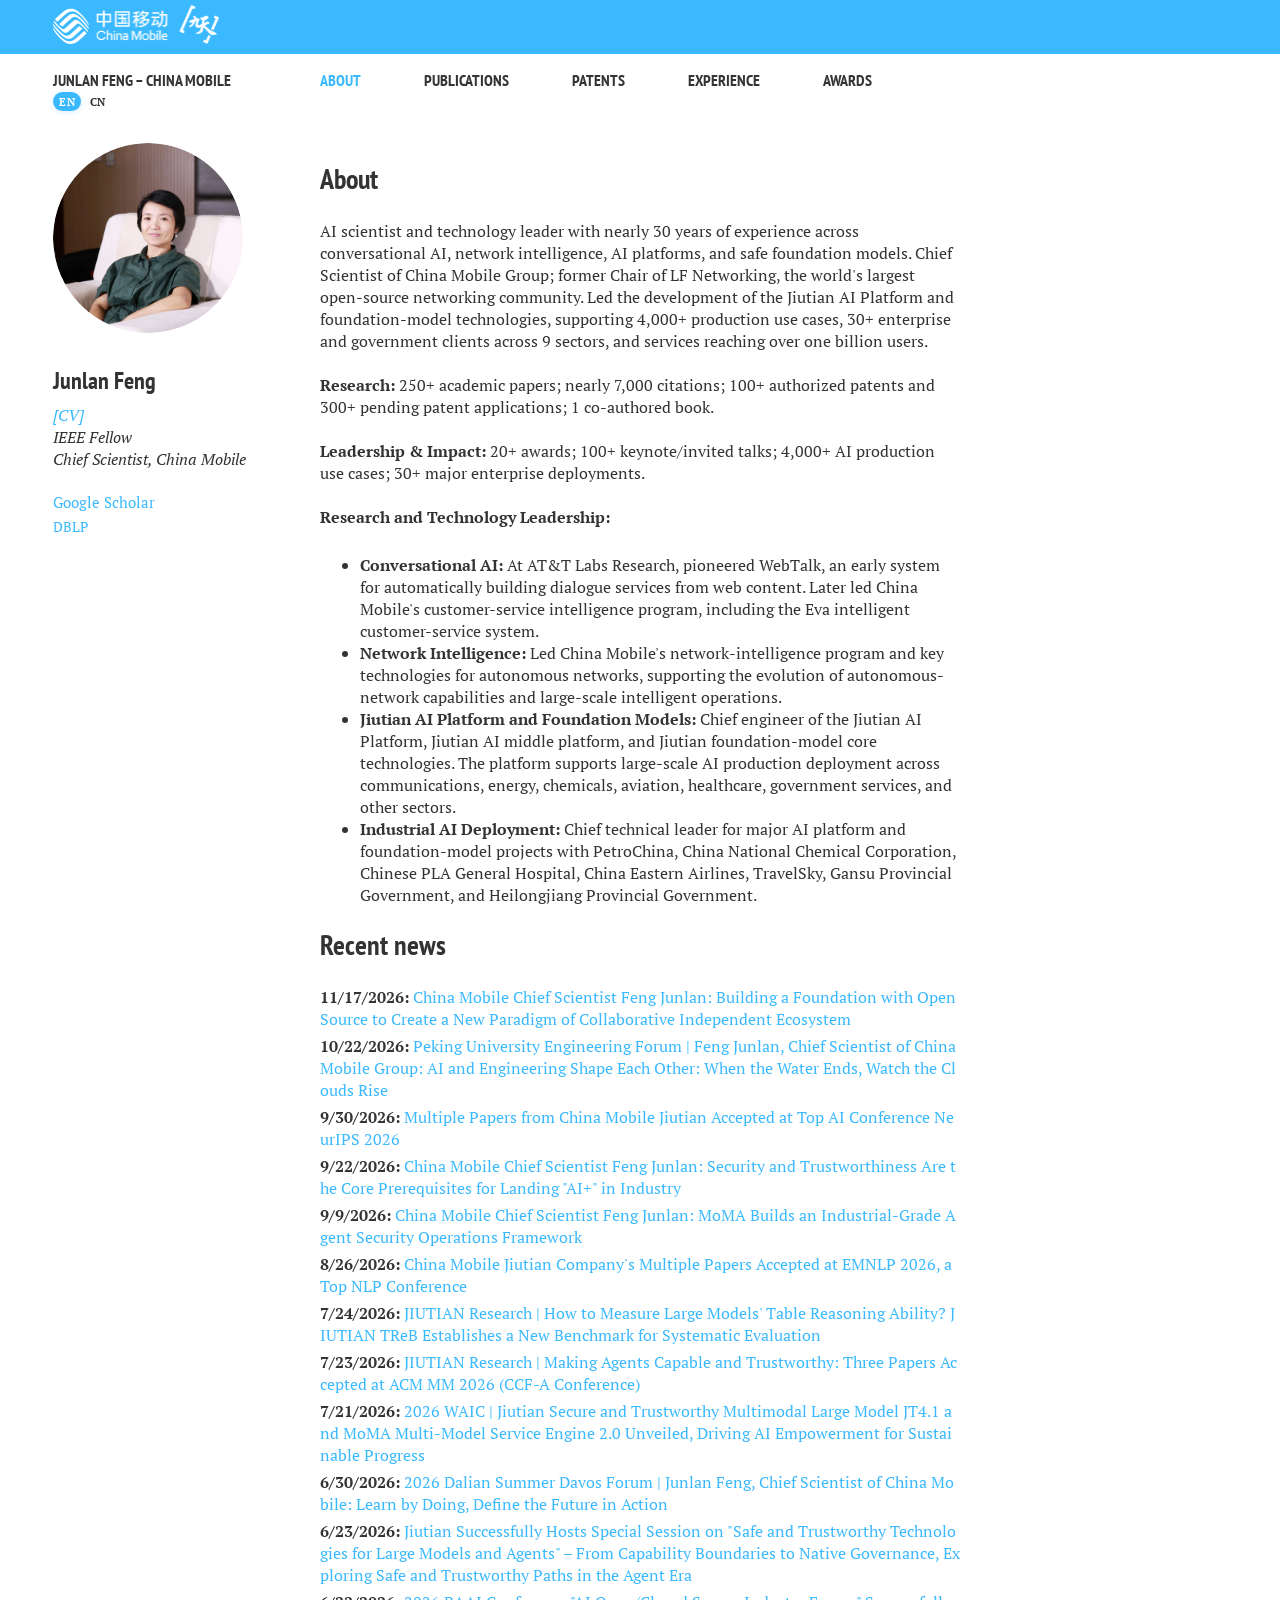
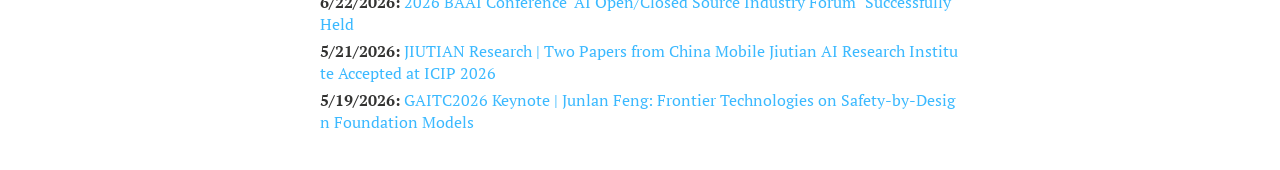
==== commit 6a3edd91: "🏗️ Build site: 2026-11-20 18:00:07 UTC" ====
--- a/index.html
+++ b/index.html
@@ -25,7 +25,7 @@
     <script src="js/render.js?v=20260903" defer></script>
 
     <script>
-var issuesData = [{"title":"中国移动首席科学家冯俊兰：开源筑基，共建自主生态产业协同新范式","title_en":"China Mobile Chief Scientist Feng Junlan: Building Foundations with Open Source, Co-creating a New Paradigm of Autonomous Ecosystem and Industrial Collaboration","url":"https://mp.weixin.qq.com/s/499c2vlNRGPts-S1smwFCg","update_time":"2026-11-17  17:11:35"},{"title":"北京大学工程大讲堂｜中国移动集团首席科学家冯俊兰：人工智能与工程相互塑造——行到水穷处，坐看云起时","title_en":"Peking University Engineering Forum | Feng Junlan, Chief Scientist of China Mobile Group: AI and Engineering Shape Each Other: When the Water Ends, Watch the Clouds Rise","url":"https://mp.weixin.qq.com/s/HkSINXlK0h-bJS12cBqNUA","update_time":"2026-10-22  18:26:30"},{"title":"中移九天公司多篇论文被人工智能顶会NeurIPS 2026录用","title_en":"Multiple Papers from China Mobile Jiutian Accepted at Top AI Conference NeurIPS 2026","url":"https://mp.weixin.qq.com/s/LQ0om-4AKfNTBzc6HbMftA","update_time":"2026-09-30  17:57:27"},{"title":"中国移动首席科学家冯俊兰：安全可信是“AI+”产业落地的核心前提","title_en":"China Mobile Chief Scientist Feng Junlan: Security and Trustworthiness Are the Core Prerequisites for Landing \"AI+\" in Industry","url":"https://mp.weixin.qq.com/s/wE-efkweoByq38mvkZPkAQ","update_time":"2026-09-22  19:19:14"},{"title":"中国移动首席科学家冯俊兰：MoMA打造工业级智能体安全运营框架","title_en":"China Mobile Chief Scientist Feng Junlan: MoMA Builds an Industrial-Grade Agent Security Operations Framework","url":"https://mp.weixin.qq.com/s/2wzQ7tI1aaCz_fEJ7ZvplA","update_time":"2026-09-09  18:28:49"},{"title":"中移九天公司多篇论文被自然语言处理顶会EMNLP 2026录用","title_en":"China Mobile Jiutian Company's Multiple Papers Accepted at EMNLP 2026, a Top NLP Conference","url":"https://mp.weixin.qq.com/s/kUCWCsK211TgAkVrbW_xtA","update_time":"2026-08-26  19:15:25"},{"title":"JIUTIAN Research | 如何衡量大模型的表格推理能力？九天TReB构建系统性评估方案新基准","title_en":"JIUTIAN Research | How to Measure Large Models' Table Reasoning Ability? JIUTIAN TReB Establishes a New Benchmark for Systematic Evaluation","url":"https://mp.weixin.qq.com/s/faxn_qZCTX3Z6W_q1BEJsQ","update_time":"2026-07-24  14:33:13"},{"title":"JIUTIAN Research | 让智能体既能干、又可信：九天三篇论文入选CCF A类会议ACM MM2026","title_en":"JIUTIAN Research | Making Agents Capable and Trustworthy: Three Papers Accepted at ACM MM 2026 (CCF-A Conference)","url":"https://mp.weixin.qq.com/s/_9-bwuNA2uwHb0Bi7CNEzg","update_time":"2026-07-23  15:57:31"},{"title":"2026 WAIC｜九天安全可信多模态大模型JT4.1与MoMA多模型服务引擎2.0重磅发布，驱动AI赋能致远行稳","title_en":"2026 WAIC | Jiutian Secure and Trustworthy Multimodal Large Model JT4.1 and MoMA Multi-Model Service Engine 2.0 Unveiled, Driving AI Empowerment for Sustainable Progress","url":"https://mp.weixin.qq.com/s/kAL291__2dpZbcI-zfakbw","update_time":"2026-07-21  15:22:53"},{"title":"2026大连夏季达沃斯论坛丨中国移动集团首席科学家冯俊兰：边干边学，在行动中定义未来","title_en":"2026 Dalian Summer Davos Forum | Junlan Feng, Chief Scientist of China Mobile: Learn by Doing, Define the Future in Action","url":"http://mp.weixin.qq.com/s?__biz=MzY0MDA3NDc0NA==&mid=2247502477&idx=1&sn=602ac97d549c4203846c1303b87872b1&chksm=f0ca5c1ac7bdd50cb540c3ac1cf42805b7d460685e68991da7875c88a4c19e2713bcc7c2bba4#rd","update_time":"2026-06-30 02:14:32","img":"images/news1.png","image_caption_en":"2026 Dalian Summer Davos Forum","image_caption_cn":"2026大连夏季达沃斯论坛"},{"title":"九天公司成功举办“大模型与智能体安全可信技术”专题会议，从能力边界到原生治理，共探智能体时代安全可信路径","title_en":"Jiutian Successfully Hosts Special Session on \"Safe and Trustworthy Technologies for Large Models and Agents\" – From Capability Boundaries to Native Governance, Exploring Safe and Trustworthy Paths in the Agent Era","url":"http://mp.weixin.qq.com/s?__biz=MzY0MDA3NDc0NA==&mid=2247502467&idx=1&sn=2e08e1561c83d8f76bbce7b48a01c858&chksm=f0ca5c14c7bdd502c2180eaf5cf7c1c7dbad78d8e463701f1d05a70f479fa79f70918be72cf4#rd","create_time":"2026-06-23 07:25:27","update_time":"2026-06-23 07:25:27","img":"images/news2.png","image_caption_en":"Jiutian Special Session","image_caption_cn":"九天专题会议"},{"title":"2026北京智源大会“AI开闭源产业论坛”成功举办","title_en":"2026 BAAI Conference \"AI Open/Closed Source Industry Forum\" Successfully Held","url":"http://mp.weixin.qq.com/s?__biz=MzY0MDA3NDc0NA==&mid=2247502466&idx=1&sn=be0391715e4dcc52016f9638e77fe8c4&chksm=f0ca5c15c7bdd503dc24d784d8feaa13e664811113db462f2571306dfaa7d826962fbd6ef63a#rd","create_time":"2026-06-22 08:46:25","update_time":"2026-06-22 08:46:25","img":"images/news3.png","image_caption_en":"2026 BAAI Conference","image_caption_cn":"2026北京智源大会"},{"title":"JIUTIAN Research | 中国移动九天人工智能研究院2篇论文入选 ICIP 2026","title_en":"JIUTIAN Research | Two Papers from China Mobile Jiutian AI Research Institute Accepted at ICIP 2026","url":"http://mp.weixin.qq.com/s?__biz=MzY0MDA3NDc0NA==&mid=2247502398&idx=1&sn=317d336cfcf5d72eb4914fad7afe07c7&chksm=f0ca5ca9c7bdd5bfb2b607ace4f0eadedf0e96f8d82b99503f4562735aff8f20dd5b8329ba17#rd","create_time":"2026-05-21 13:06:34","update_time":"2026-05-21 13:06:34","img":"images/news4.png","image_caption_en":"JIUTIAN Research","image_caption_cn":"九天研究"},{"title":"GAITC2026主报告丨冯俊兰：基础模型原生安全可信技术","title_en":"GAITC2026 Keynote | Junlan Feng: Frontier Technologies on Safety-by-Design Foundation Models","url":"http://mp.weixin.qq.com/s?__biz=MzY0MDA3NDc0NA==&mid=2247502385&idx=1&sn=f97940a7b155f2be98ea420c841b5f2e&chksm=f0ca5ca6c7bdd5b0fe8ee0e655340e7ce86727a2f5e2f5f3287206e2ea7933cf92a13004520b#rd","update_time":"2026-05-19 09:52:29","img":"images/news5.png","image_caption_en":"GAITC2026 Keynote","image_caption_cn":"GAITC2026 主报告"}];
+var issuesData = [{"title":"中国移动首席科学家冯俊兰：开源筑基，共建自主生态产业协同新范式","title_en":"China Mobile Chief Scientist Feng Junlan: Building a Foundation with Open Source to Create a New Paradigm of Collaborative Independent Ecosystem","url":"https://mp.weixin.qq.com/s/499c2vlNRGPts-S1smwFCg","update_time":"2026-11-17  17:11:35"},{"title":"北京大学工程大讲堂｜中国移动集团首席科学家冯俊兰：人工智能与工程相互塑造——行到水穷处，坐看云起时","title_en":"Peking University Engineering Forum | Feng Junlan, Chief Scientist of China Mobile Group: AI and Engineering Shape Each Other: When the Water Ends, Watch the Clouds Rise","url":"https://mp.weixin.qq.com/s/HkSINXlK0h-bJS12cBqNUA","update_time":"2026-10-22  18:26:30"},{"title":"中移九天公司多篇论文被人工智能顶会NeurIPS 2026录用","title_en":"Multiple Papers from China Mobile Jiutian Accepted at Top AI Conference NeurIPS 2026","url":"https://mp.weixin.qq.com/s/LQ0om-4AKfNTBzc6HbMftA","update_time":"2026-09-30  17:57:27"},{"title":"中国移动首席科学家冯俊兰：安全可信是“AI+”产业落地的核心前提","title_en":"China Mobile Chief Scientist Feng Junlan: Security and Trustworthiness Are the Core Prerequisites for Landing \"AI+\" in Industry","url":"https://mp.weixin.qq.com/s/wE-efkweoByq38mvkZPkAQ","update_time":"2026-09-22  19:19:14"},{"title":"中国移动首席科学家冯俊兰：MoMA打造工业级智能体安全运营框架","title_en":"China Mobile Chief Scientist Feng Junlan: MoMA Builds an Industrial-Grade Agent Security Operations Framework","url":"https://mp.weixin.qq.com/s/2wzQ7tI1aaCz_fEJ7ZvplA","update_time":"2026-09-09  18:28:49"},{"title":"中移九天公司多篇论文被自然语言处理顶会EMNLP 2026录用","title_en":"China Mobile Jiutian Company's Multiple Papers Accepted at EMNLP 2026, a Top NLP Conference","url":"https://mp.weixin.qq.com/s/kUCWCsK211TgAkVrbW_xtA","update_time":"2026-08-26  19:15:25"},{"title":"JIUTIAN Research | 如何衡量大模型的表格推理能力？九天TReB构建系统性评估方案新基准","title_en":"JIUTIAN Research | How to Measure Large Models' Table Reasoning Ability? JIUTIAN TReB Establishes a New Benchmark for Systematic Evaluation","url":"https://mp.weixin.qq.com/s/faxn_qZCTX3Z6W_q1BEJsQ","update_time":"2026-07-24  14:33:13"},{"title":"JIUTIAN Research | 让智能体既能干、又可信：九天三篇论文入选CCF A类会议ACM MM2026","title_en":"JIUTIAN Research | Making Agents Capable and Trustworthy: Three Papers Accepted at ACM MM 2026 (CCF-A Conference)","url":"https://mp.weixin.qq.com/s/_9-bwuNA2uwHb0Bi7CNEzg","update_time":"2026-07-23  15:57:31"},{"title":"2026 WAIC｜九天安全可信多模态大模型JT4.1与MoMA多模型服务引擎2.0重磅发布，驱动AI赋能致远行稳","title_en":"2026 WAIC | Jiutian Secure and Trustworthy Multimodal Large Model JT4.1 and MoMA Multi-Model Service Engine 2.0 Unveiled, Driving AI Empowerment for Sustainable Progress","url":"https://mp.weixin.qq.com/s/kAL291__2dpZbcI-zfakbw","update_time":"2026-07-21  15:22:53"},{"title":"2026大连夏季达沃斯论坛丨中国移动集团首席科学家冯俊兰：边干边学，在行动中定义未来","title_en":"2026 Dalian Summer Davos Forum | Junlan Feng, Chief Scientist of China Mobile: Learn by Doing, Define the Future in Action","url":"http://mp.weixin.qq.com/s?__biz=MzY0MDA3NDc0NA==&mid=2247502477&idx=1&sn=602ac97d549c4203846c1303b87872b1&chksm=f0ca5c1ac7bdd50cb540c3ac1cf42805b7d460685e68991da7875c88a4c19e2713bcc7c2bba4#rd","update_time":"2026-06-30 02:14:32","img":"images/news1.png","image_caption_en":"2026 Dalian Summer Davos Forum","image_caption_cn":"2026大连夏季达沃斯论坛"},{"title":"九天公司成功举办“大模型与智能体安全可信技术”专题会议，从能力边界到原生治理，共探智能体时代安全可信路径","title_en":"Jiutian Successfully Hosts Special Session on \"Safe and Trustworthy Technologies for Large Models and Agents\" – From Capability Boundaries to Native Governance, Exploring Safe and Trustworthy Paths in the Agent Era","url":"http://mp.weixin.qq.com/s?__biz=MzY0MDA3NDc0NA==&mid=2247502467&idx=1&sn=2e08e1561c83d8f76bbce7b48a01c858&chksm=f0ca5c14c7bdd502c2180eaf5cf7c1c7dbad78d8e463701f1d05a70f479fa79f70918be72cf4#rd","create_time":"2026-06-23 07:25:27","update_time":"2026-06-23 07:25:27","img":"images/news2.png","image_caption_en":"Jiutian Special Session","image_caption_cn":"九天专题会议"},{"title":"2026北京智源大会“AI开闭源产业论坛”成功举办","title_en":"2026 BAAI Conference \"AI Open/Closed Source Industry Forum\" Successfully Held","url":"http://mp.weixin.qq.com/s?__biz=MzY0MDA3NDc0NA==&mid=2247502466&idx=1&sn=be0391715e4dcc52016f9638e77fe8c4&chksm=f0ca5c15c7bdd503dc24d784d8feaa13e664811113db462f2571306dfaa7d826962fbd6ef63a#rd","create_time":"2026-06-22 08:46:25","update_time":"2026-06-22 08:46:25","img":"images/news3.png","image_caption_en":"2026 BAAI Conference","image_caption_cn":"2026北京智源大会"},{"title":"JIUTIAN Research | 中国移动九天人工智能研究院2篇论文入选 ICIP 2026","title_en":"JIUTIAN Research | Two Papers from China Mobile Jiutian AI Research Institute Accepted at ICIP 2026","url":"http://mp.weixin.qq.com/s?__biz=MzY0MDA3NDc0NA==&mid=2247502398&idx=1&sn=317d336cfcf5d72eb4914fad7afe07c7&chksm=f0ca5ca9c7bdd5bfb2b607ace4f0eadedf0e96f8d82b99503f4562735aff8f20dd5b8329ba17#rd","create_time":"2026-05-21 13:06:34","update_time":"2026-05-21 13:06:34","img":"images/news4.png","image_caption_en":"JIUTIAN Research","image_caption_cn":"九天研究"},{"title":"GAITC2026主报告丨冯俊兰：基础模型原生安全可信技术","title_en":"GAITC2026 Keynote | Junlan Feng: Frontier Technologies on Safety-by-Design Foundation Models","url":"http://mp.weixin.qq.com/s?__biz=MzY0MDA3NDc0NA==&mid=2247502385&idx=1&sn=f97940a7b155f2be98ea420c841b5f2e&chksm=f0ca5ca6c7bdd5b0fe8ee0e655340e7ce86727a2f5e2f5f3287206e2ea7933cf92a13004520b#rd","update_time":"2026-05-19 09:52:29","img":"images/news5.png","image_caption_en":"GAITC2026 Keynote","image_caption_cn":"GAITC2026 主报告"}];
 </script>
     </head>
 <body class="page">
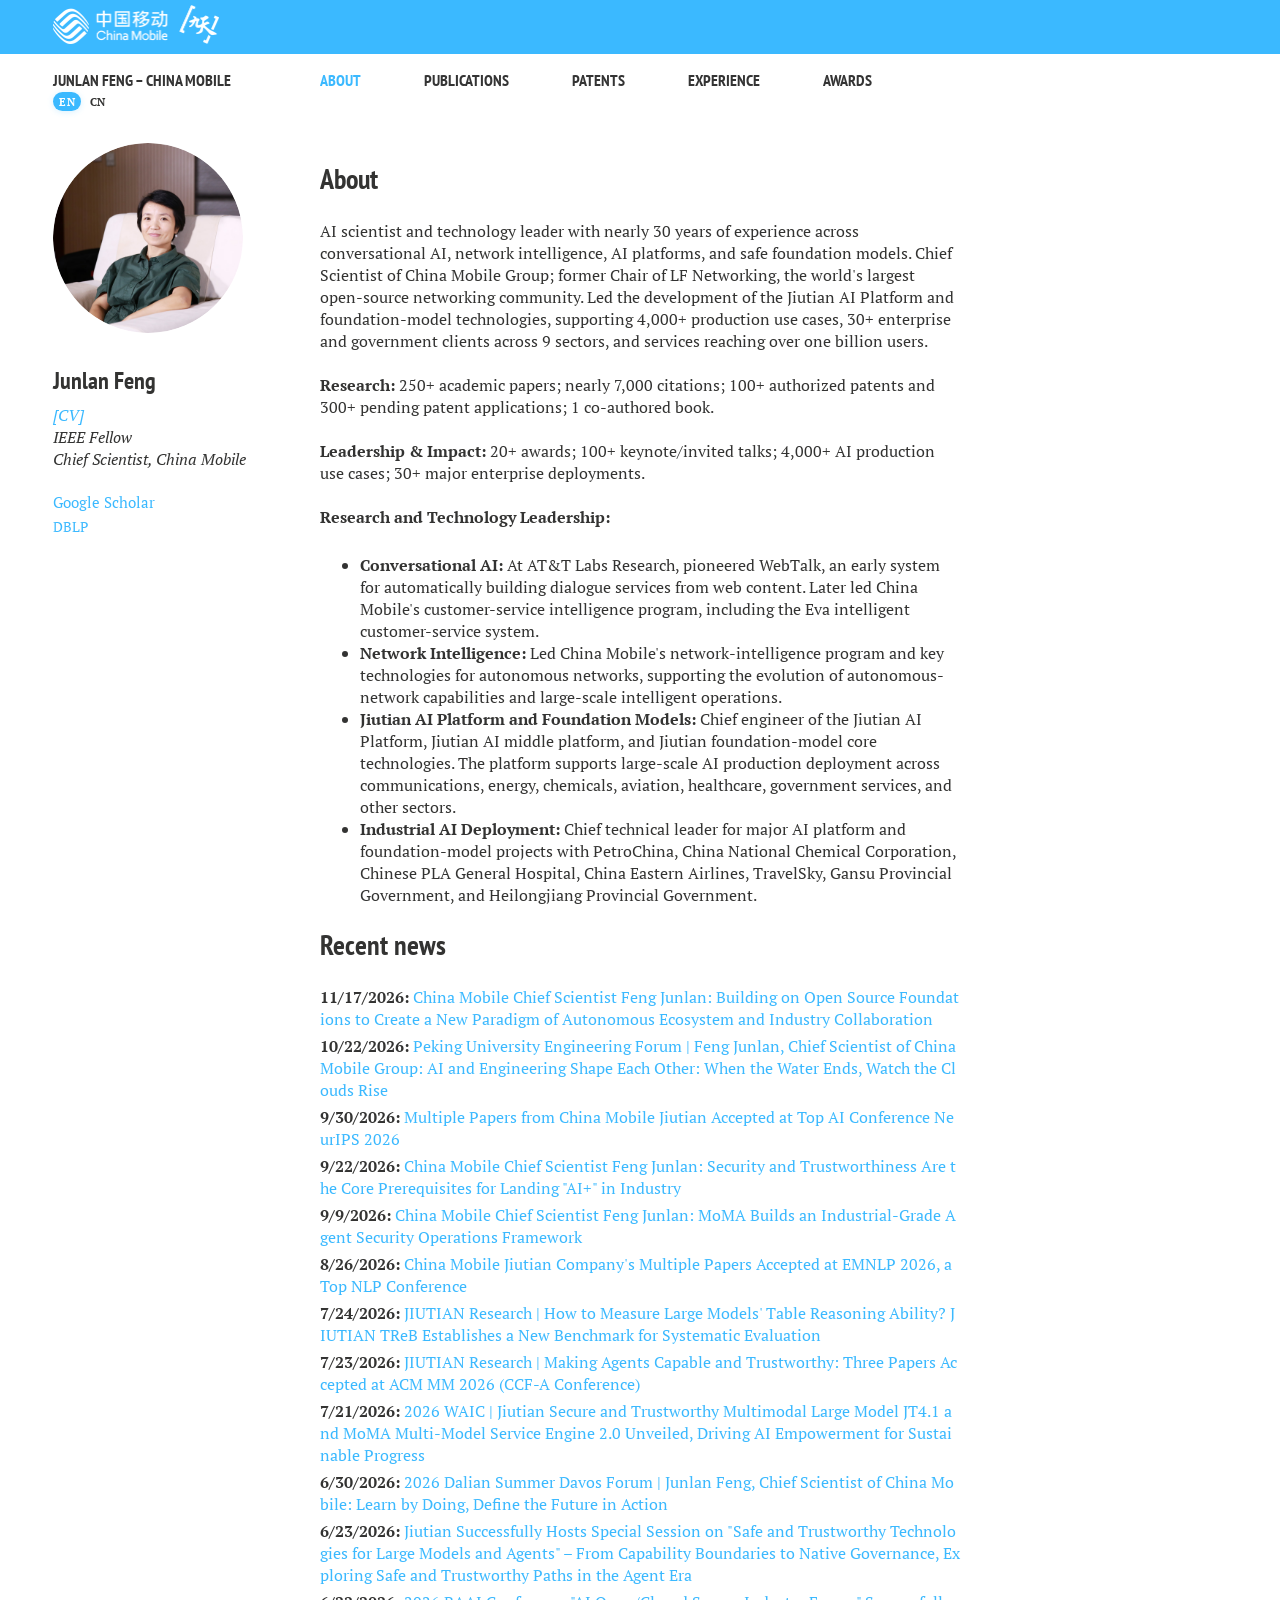
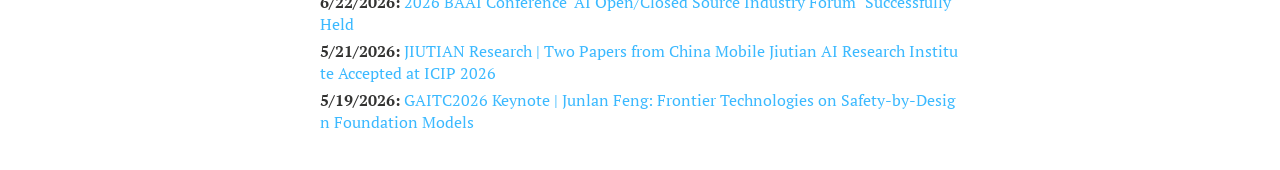
==== commit 2ead3cc8: "🏗️ Build site: 2026-11-23 21:40:24 UTC" ====
--- a/index.html
+++ b/index.html
@@ -25,7 +25,7 @@
     <script src="js/render.js?v=20260903" defer></script>
 
     <script>
-var issuesData = [{"title":"中国移动首席科学家冯俊兰：开源筑基，共建自主生态产业协同新范式","title_en":"China Mobile Chief Scientist Feng Junlan: Building a Foundation with Open Source to Create a New Paradigm of Collaborative Independent Ecosystem","url":"https://mp.weixin.qq.com/s/499c2vlNRGPts-S1smwFCg","update_time":"2026-11-17  17:11:35"},{"title":"北京大学工程大讲堂｜中国移动集团首席科学家冯俊兰：人工智能与工程相互塑造——行到水穷处，坐看云起时","title_en":"Peking University Engineering Forum | Feng Junlan, Chief Scientist of China Mobile Group: AI and Engineering Shape Each Other: When the Water Ends, Watch the Clouds Rise","url":"https://mp.weixin.qq.com/s/HkSINXlK0h-bJS12cBqNUA","update_time":"2026-10-22  18:26:30"},{"title":"中移九天公司多篇论文被人工智能顶会NeurIPS 2026录用","title_en":"Multiple Papers from China Mobile Jiutian Accepted at Top AI Conference NeurIPS 2026","url":"https://mp.weixin.qq.com/s/LQ0om-4AKfNTBzc6HbMftA","update_time":"2026-09-30  17:57:27"},{"title":"中国移动首席科学家冯俊兰：安全可信是“AI+”产业落地的核心前提","title_en":"China Mobile Chief Scientist Feng Junlan: Security and Trustworthiness Are the Core Prerequisites for Landing \"AI+\" in Industry","url":"https://mp.weixin.qq.com/s/wE-efkweoByq38mvkZPkAQ","update_time":"2026-09-22  19:19:14"},{"title":"中国移动首席科学家冯俊兰：MoMA打造工业级智能体安全运营框架","title_en":"China Mobile Chief Scientist Feng Junlan: MoMA Builds an Industrial-Grade Agent Security Operations Framework","url":"https://mp.weixin.qq.com/s/2wzQ7tI1aaCz_fEJ7ZvplA","update_time":"2026-09-09  18:28:49"},{"title":"中移九天公司多篇论文被自然语言处理顶会EMNLP 2026录用","title_en":"China Mobile Jiutian Company's Multiple Papers Accepted at EMNLP 2026, a Top NLP Conference","url":"https://mp.weixin.qq.com/s/kUCWCsK211TgAkVrbW_xtA","update_time":"2026-08-26  19:15:25"},{"title":"JIUTIAN Research | 如何衡量大模型的表格推理能力？九天TReB构建系统性评估方案新基准","title_en":"JIUTIAN Research | How to Measure Large Models' Table Reasoning Ability? JIUTIAN TReB Establishes a New Benchmark for Systematic Evaluation","url":"https://mp.weixin.qq.com/s/faxn_qZCTX3Z6W_q1BEJsQ","update_time":"2026-07-24  14:33:13"},{"title":"JIUTIAN Research | 让智能体既能干、又可信：九天三篇论文入选CCF A类会议ACM MM2026","title_en":"JIUTIAN Research | Making Agents Capable and Trustworthy: Three Papers Accepted at ACM MM 2026 (CCF-A Conference)","url":"https://mp.weixin.qq.com/s/_9-bwuNA2uwHb0Bi7CNEzg","update_time":"2026-07-23  15:57:31"},{"title":"2026 WAIC｜九天安全可信多模态大模型JT4.1与MoMA多模型服务引擎2.0重磅发布，驱动AI赋能致远行稳","title_en":"2026 WAIC | Jiutian Secure and Trustworthy Multimodal Large Model JT4.1 and MoMA Multi-Model Service Engine 2.0 Unveiled, Driving AI Empowerment for Sustainable Progress","url":"https://mp.weixin.qq.com/s/kAL291__2dpZbcI-zfakbw","update_time":"2026-07-21  15:22:53"},{"title":"2026大连夏季达沃斯论坛丨中国移动集团首席科学家冯俊兰：边干边学，在行动中定义未来","title_en":"2026 Dalian Summer Davos Forum | Junlan Feng, Chief Scientist of China Mobile: Learn by Doing, Define the Future in Action","url":"http://mp.weixin.qq.com/s?__biz=MzY0MDA3NDc0NA==&mid=2247502477&idx=1&sn=602ac97d549c4203846c1303b87872b1&chksm=f0ca5c1ac7bdd50cb540c3ac1cf42805b7d460685e68991da7875c88a4c19e2713bcc7c2bba4#rd","update_time":"2026-06-30 02:14:32","img":"images/news1.png","image_caption_en":"2026 Dalian Summer Davos Forum","image_caption_cn":"2026大连夏季达沃斯论坛"},{"title":"九天公司成功举办“大模型与智能体安全可信技术”专题会议，从能力边界到原生治理，共探智能体时代安全可信路径","title_en":"Jiutian Successfully Hosts Special Session on \"Safe and Trustworthy Technologies for Large Models and Agents\" – From Capability Boundaries to Native Governance, Exploring Safe and Trustworthy Paths in the Agent Era","url":"http://mp.weixin.qq.com/s?__biz=MzY0MDA3NDc0NA==&mid=2247502467&idx=1&sn=2e08e1561c83d8f76bbce7b48a01c858&chksm=f0ca5c14c7bdd502c2180eaf5cf7c1c7dbad78d8e463701f1d05a70f479fa79f70918be72cf4#rd","create_time":"2026-06-23 07:25:27","update_time":"2026-06-23 07:25:27","img":"images/news2.png","image_caption_en":"Jiutian Special Session","image_caption_cn":"九天专题会议"},{"title":"2026北京智源大会“AI开闭源产业论坛”成功举办","title_en":"2026 BAAI Conference \"AI Open/Closed Source Industry Forum\" Successfully Held","url":"http://mp.weixin.qq.com/s?__biz=MzY0MDA3NDc0NA==&mid=2247502466&idx=1&sn=be0391715e4dcc52016f9638e77fe8c4&chksm=f0ca5c15c7bdd503dc24d784d8feaa13e664811113db462f2571306dfaa7d826962fbd6ef63a#rd","create_time":"2026-06-22 08:46:25","update_time":"2026-06-22 08:46:25","img":"images/news3.png","image_caption_en":"2026 BAAI Conference","image_caption_cn":"2026北京智源大会"},{"title":"JIUTIAN Research | 中国移动九天人工智能研究院2篇论文入选 ICIP 2026","title_en":"JIUTIAN Research | Two Papers from China Mobile Jiutian AI Research Institute Accepted at ICIP 2026","url":"http://mp.weixin.qq.com/s?__biz=MzY0MDA3NDc0NA==&mid=2247502398&idx=1&sn=317d336cfcf5d72eb4914fad7afe07c7&chksm=f0ca5ca9c7bdd5bfb2b607ace4f0eadedf0e96f8d82b99503f4562735aff8f20dd5b8329ba17#rd","create_time":"2026-05-21 13:06:34","update_time":"2026-05-21 13:06:34","img":"images/news4.png","image_caption_en":"JIUTIAN Research","image_caption_cn":"九天研究"},{"title":"GAITC2026主报告丨冯俊兰：基础模型原生安全可信技术","title_en":"GAITC2026 Keynote | Junlan Feng: Frontier Technologies on Safety-by-Design Foundation Models","url":"http://mp.weixin.qq.com/s?__biz=MzY0MDA3NDc0NA==&mid=2247502385&idx=1&sn=f97940a7b155f2be98ea420c841b5f2e&chksm=f0ca5ca6c7bdd5b0fe8ee0e655340e7ce86727a2f5e2f5f3287206e2ea7933cf92a13004520b#rd","update_time":"2026-05-19 09:52:29","img":"images/news5.png","image_caption_en":"GAITC2026 Keynote","image_caption_cn":"GAITC2026 主报告"}];
+var issuesData = [{"title":"中国移动首席科学家冯俊兰：开源筑基，共建自主生态产业协同新范式","title_en":"China Mobile Chief Scientist Feng Junlan: Building on Open Source Foundations to Create a New Paradigm of Autonomous Ecosystem and Industry Collaboration","url":"https://mp.weixin.qq.com/s/499c2vlNRGPts-S1smwFCg","update_time":"2026-11-17  17:11:35"},{"title":"北京大学工程大讲堂｜中国移动集团首席科学家冯俊兰：人工智能与工程相互塑造——行到水穷处，坐看云起时","title_en":"Peking University Engineering Forum | Feng Junlan, Chief Scientist of China Mobile Group: AI and Engineering Shape Each Other: When the Water Ends, Watch the Clouds Rise","url":"https://mp.weixin.qq.com/s/HkSINXlK0h-bJS12cBqNUA","update_time":"2026-10-22  18:26:30"},{"title":"中移九天公司多篇论文被人工智能顶会NeurIPS 2026录用","title_en":"Multiple Papers from China Mobile Jiutian Accepted at Top AI Conference NeurIPS 2026","url":"https://mp.weixin.qq.com/s/LQ0om-4AKfNTBzc6HbMftA","update_time":"2026-09-30  17:57:27"},{"title":"中国移动首席科学家冯俊兰：安全可信是“AI+”产业落地的核心前提","title_en":"China Mobile Chief Scientist Feng Junlan: Security and Trustworthiness Are the Core Prerequisites for Landing \"AI+\" in Industry","url":"https://mp.weixin.qq.com/s/wE-efkweoByq38mvkZPkAQ","update_time":"2026-09-22  19:19:14"},{"title":"中国移动首席科学家冯俊兰：MoMA打造工业级智能体安全运营框架","title_en":"China Mobile Chief Scientist Feng Junlan: MoMA Builds an Industrial-Grade Agent Security Operations Framework","url":"https://mp.weixin.qq.com/s/2wzQ7tI1aaCz_fEJ7ZvplA","update_time":"2026-09-09  18:28:49"},{"title":"中移九天公司多篇论文被自然语言处理顶会EMNLP 2026录用","title_en":"China Mobile Jiutian Company's Multiple Papers Accepted at EMNLP 2026, a Top NLP Conference","url":"https://mp.weixin.qq.com/s/kUCWCsK211TgAkVrbW_xtA","update_time":"2026-08-26  19:15:25"},{"title":"JIUTIAN Research | 如何衡量大模型的表格推理能力？九天TReB构建系统性评估方案新基准","title_en":"JIUTIAN Research | How to Measure Large Models' Table Reasoning Ability? JIUTIAN TReB Establishes a New Benchmark for Systematic Evaluation","url":"https://mp.weixin.qq.com/s/faxn_qZCTX3Z6W_q1BEJsQ","update_time":"2026-07-24  14:33:13"},{"title":"JIUTIAN Research | 让智能体既能干、又可信：九天三篇论文入选CCF A类会议ACM MM2026","title_en":"JIUTIAN Research | Making Agents Capable and Trustworthy: Three Papers Accepted at ACM MM 2026 (CCF-A Conference)","url":"https://mp.weixin.qq.com/s/_9-bwuNA2uwHb0Bi7CNEzg","update_time":"2026-07-23  15:57:31"},{"title":"2026 WAIC｜九天安全可信多模态大模型JT4.1与MoMA多模型服务引擎2.0重磅发布，驱动AI赋能致远行稳","title_en":"2026 WAIC | Jiutian Secure and Trustworthy Multimodal Large Model JT4.1 and MoMA Multi-Model Service Engine 2.0 Unveiled, Driving AI Empowerment for Sustainable Progress","url":"https://mp.weixin.qq.com/s/kAL291__2dpZbcI-zfakbw","update_time":"2026-07-21  15:22:53"},{"title":"2026大连夏季达沃斯论坛丨中国移动集团首席科学家冯俊兰：边干边学，在行动中定义未来","title_en":"2026 Dalian Summer Davos Forum | Junlan Feng, Chief Scientist of China Mobile: Learn by Doing, Define the Future in Action","url":"http://mp.weixin.qq.com/s?__biz=MzY0MDA3NDc0NA==&mid=2247502477&idx=1&sn=602ac97d549c4203846c1303b87872b1&chksm=f0ca5c1ac7bdd50cb540c3ac1cf42805b7d460685e68991da7875c88a4c19e2713bcc7c2bba4#rd","update_time":"2026-06-30 02:14:32","img":"images/news1.png","image_caption_en":"2026 Dalian Summer Davos Forum","image_caption_cn":"2026大连夏季达沃斯论坛"},{"title":"九天公司成功举办“大模型与智能体安全可信技术”专题会议，从能力边界到原生治理，共探智能体时代安全可信路径","title_en":"Jiutian Successfully Hosts Special Session on \"Safe and Trustworthy Technologies for Large Models and Agents\" – From Capability Boundaries to Native Governance, Exploring Safe and Trustworthy Paths in the Agent Era","url":"http://mp.weixin.qq.com/s?__biz=MzY0MDA3NDc0NA==&mid=2247502467&idx=1&sn=2e08e1561c83d8f76bbce7b48a01c858&chksm=f0ca5c14c7bdd502c2180eaf5cf7c1c7dbad78d8e463701f1d05a70f479fa79f70918be72cf4#rd","create_time":"2026-06-23 07:25:27","update_time":"2026-06-23 07:25:27","img":"images/news2.png","image_caption_en":"Jiutian Special Session","image_caption_cn":"九天专题会议"},{"title":"2026北京智源大会“AI开闭源产业论坛”成功举办","title_en":"2026 BAAI Conference \"AI Open/Closed Source Industry Forum\" Successfully Held","url":"http://mp.weixin.qq.com/s?__biz=MzY0MDA3NDc0NA==&mid=2247502466&idx=1&sn=be0391715e4dcc52016f9638e77fe8c4&chksm=f0ca5c15c7bdd503dc24d784d8feaa13e664811113db462f2571306dfaa7d826962fbd6ef63a#rd","create_time":"2026-06-22 08:46:25","update_time":"2026-06-22 08:46:25","img":"images/news3.png","image_caption_en":"2026 BAAI Conference","image_caption_cn":"2026北京智源大会"},{"title":"JIUTIAN Research | 中国移动九天人工智能研究院2篇论文入选 ICIP 2026","title_en":"JIUTIAN Research | Two Papers from China Mobile Jiutian AI Research Institute Accepted at ICIP 2026","url":"http://mp.weixin.qq.com/s?__biz=MzY0MDA3NDc0NA==&mid=2247502398&idx=1&sn=317d336cfcf5d72eb4914fad7afe07c7&chksm=f0ca5ca9c7bdd5bfb2b607ace4f0eadedf0e96f8d82b99503f4562735aff8f20dd5b8329ba17#rd","create_time":"2026-05-21 13:06:34","update_time":"2026-05-21 13:06:34","img":"images/news4.png","image_caption_en":"JIUTIAN Research","image_caption_cn":"九天研究"},{"title":"GAITC2026主报告丨冯俊兰：基础模型原生安全可信技术","title_en":"GAITC2026 Keynote | Junlan Feng: Frontier Technologies on Safety-by-Design Foundation Models","url":"http://mp.weixin.qq.com/s?__biz=MzY0MDA3NDc0NA==&mid=2247502385&idx=1&sn=f97940a7b155f2be98ea420c841b5f2e&chksm=f0ca5ca6c7bdd5b0fe8ee0e655340e7ce86727a2f5e2f5f3287206e2ea7933cf92a13004520b#rd","update_time":"2026-05-19 09:52:29","img":"images/news5.png","image_caption_en":"GAITC2026 Keynote","image_caption_cn":"GAITC2026 主报告"}];
 </script>
     </head>
 <body class="page">
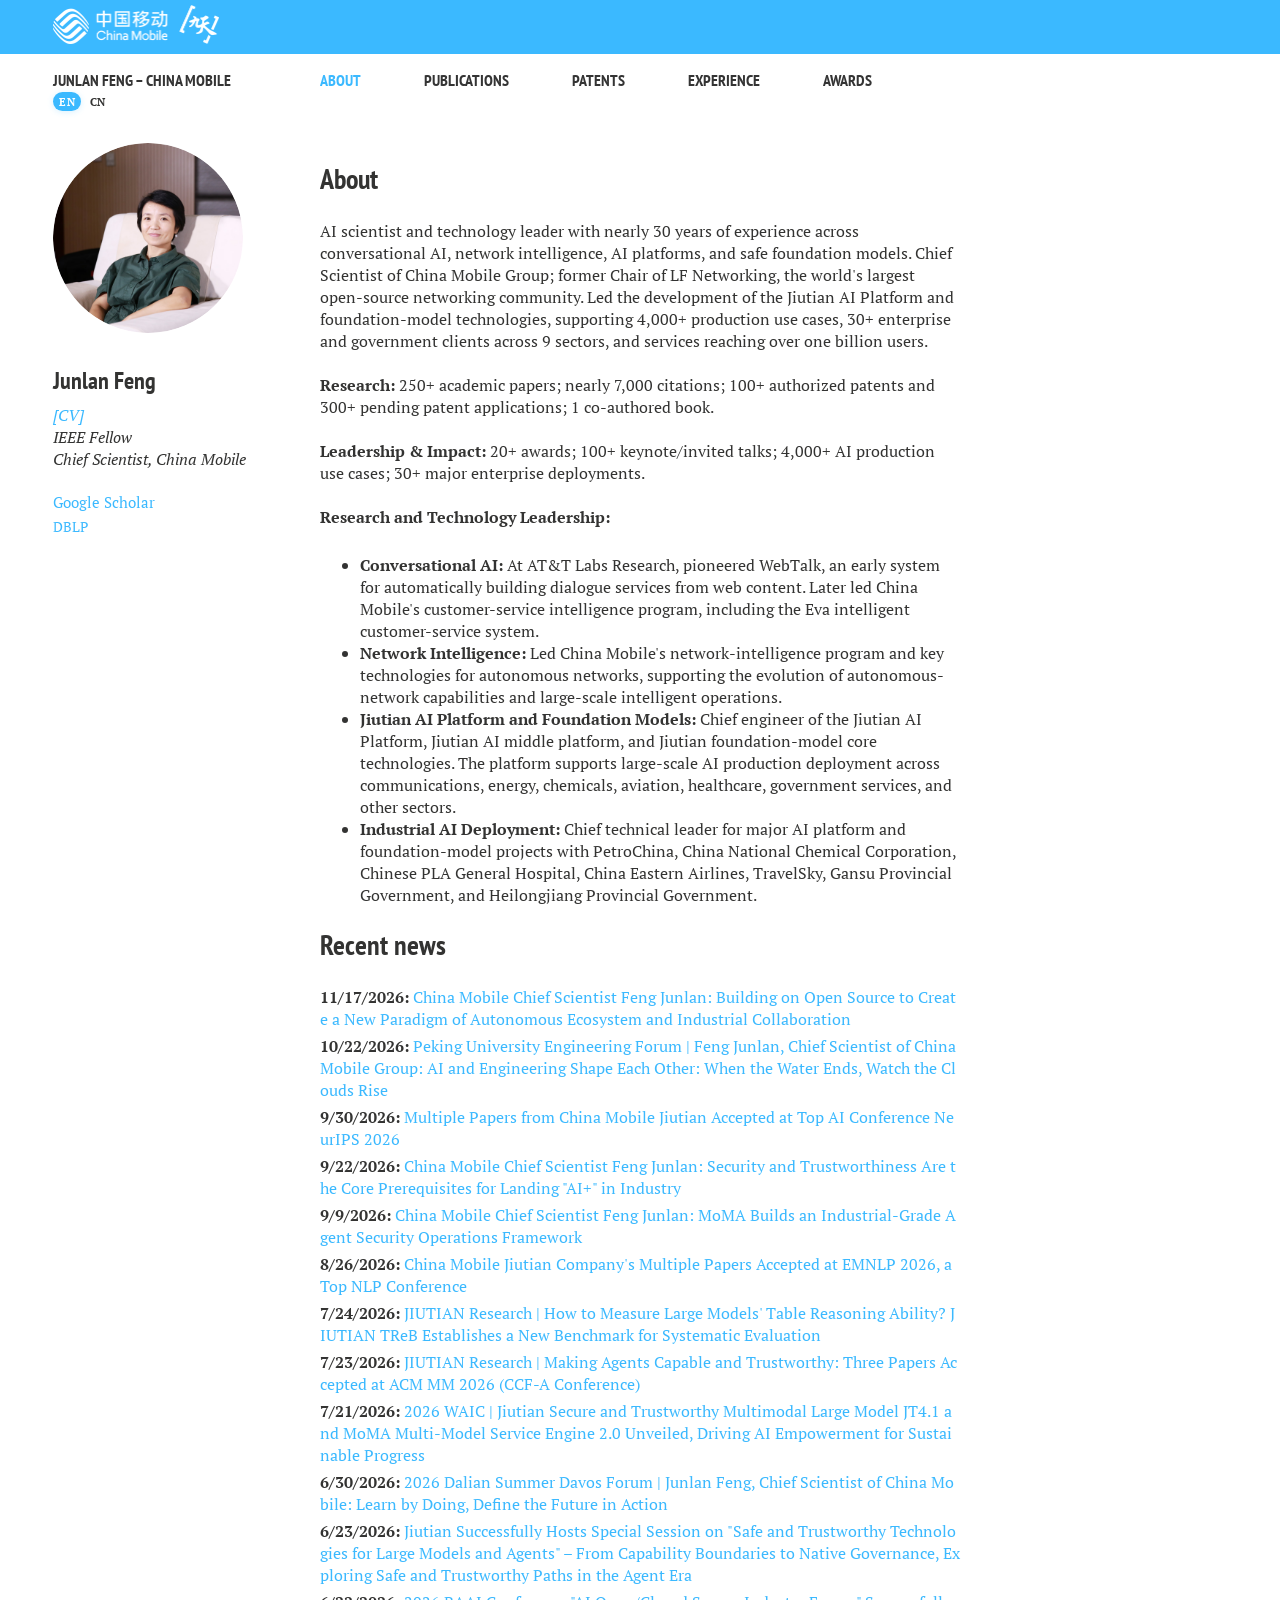
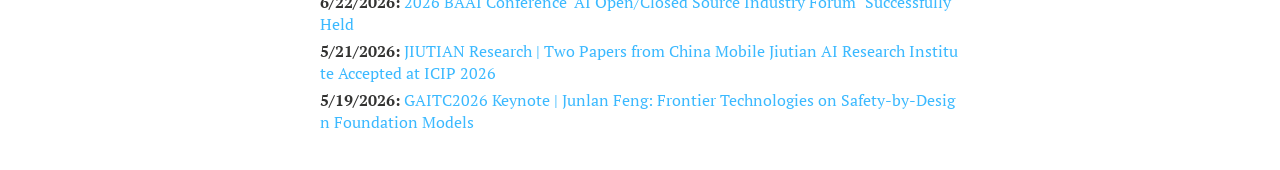
==== commit f86e2351: "🏗️ Build site: 2026-11-24 20:20:35 UTC" ====
--- a/index.html
+++ b/index.html
@@ -25,7 +25,7 @@
     <script src="js/render.js?v=20260903" defer></script>
 
     <script>
-var issuesData = [{"title":"中国移动首席科学家冯俊兰：开源筑基，共建自主生态产业协同新范式","title_en":"China Mobile Chief Scientist Feng Junlan: Building on Open Source Foundations to Create a New Paradigm of Autonomous Ecosystem and Industry Collaboration","url":"https://mp.weixin.qq.com/s/499c2vlNRGPts-S1smwFCg","update_time":"2026-11-17  17:11:35"},{"title":"北京大学工程大讲堂｜中国移动集团首席科学家冯俊兰：人工智能与工程相互塑造——行到水穷处，坐看云起时","title_en":"Peking University Engineering Forum | Feng Junlan, Chief Scientist of China Mobile Group: AI and Engineering Shape Each Other: When the Water Ends, Watch the Clouds Rise","url":"https://mp.weixin.qq.com/s/HkSINXlK0h-bJS12cBqNUA","update_time":"2026-10-22  18:26:30"},{"title":"中移九天公司多篇论文被人工智能顶会NeurIPS 2026录用","title_en":"Multiple Papers from China Mobile Jiutian Accepted at Top AI Conference NeurIPS 2026","url":"https://mp.weixin.qq.com/s/LQ0om-4AKfNTBzc6HbMftA","update_time":"2026-09-30  17:57:27"},{"title":"中国移动首席科学家冯俊兰：安全可信是“AI+”产业落地的核心前提","title_en":"China Mobile Chief Scientist Feng Junlan: Security and Trustworthiness Are the Core Prerequisites for Landing \"AI+\" in Industry","url":"https://mp.weixin.qq.com/s/wE-efkweoByq38mvkZPkAQ","update_time":"2026-09-22  19:19:14"},{"title":"中国移动首席科学家冯俊兰：MoMA打造工业级智能体安全运营框架","title_en":"China Mobile Chief Scientist Feng Junlan: MoMA Builds an Industrial-Grade Agent Security Operations Framework","url":"https://mp.weixin.qq.com/s/2wzQ7tI1aaCz_fEJ7ZvplA","update_time":"2026-09-09  18:28:49"},{"title":"中移九天公司多篇论文被自然语言处理顶会EMNLP 2026录用","title_en":"China Mobile Jiutian Company's Multiple Papers Accepted at EMNLP 2026, a Top NLP Conference","url":"https://mp.weixin.qq.com/s/kUCWCsK211TgAkVrbW_xtA","update_time":"2026-08-26  19:15:25"},{"title":"JIUTIAN Research | 如何衡量大模型的表格推理能力？九天TReB构建系统性评估方案新基准","title_en":"JIUTIAN Research | How to Measure Large Models' Table Reasoning Ability? JIUTIAN TReB Establishes a New Benchmark for Systematic Evaluation","url":"https://mp.weixin.qq.com/s/faxn_qZCTX3Z6W_q1BEJsQ","update_time":"2026-07-24  14:33:13"},{"title":"JIUTIAN Research | 让智能体既能干、又可信：九天三篇论文入选CCF A类会议ACM MM2026","title_en":"JIUTIAN Research | Making Agents Capable and Trustworthy: Three Papers Accepted at ACM MM 2026 (CCF-A Conference)","url":"https://mp.weixin.qq.com/s/_9-bwuNA2uwHb0Bi7CNEzg","update_time":"2026-07-23  15:57:31"},{"title":"2026 WAIC｜九天安全可信多模态大模型JT4.1与MoMA多模型服务引擎2.0重磅发布，驱动AI赋能致远行稳","title_en":"2026 WAIC | Jiutian Secure and Trustworthy Multimodal Large Model JT4.1 and MoMA Multi-Model Service Engine 2.0 Unveiled, Driving AI Empowerment for Sustainable Progress","url":"https://mp.weixin.qq.com/s/kAL291__2dpZbcI-zfakbw","update_time":"2026-07-21  15:22:53"},{"title":"2026大连夏季达沃斯论坛丨中国移动集团首席科学家冯俊兰：边干边学，在行动中定义未来","title_en":"2026 Dalian Summer Davos Forum | Junlan Feng, Chief Scientist of China Mobile: Learn by Doing, Define the Future in Action","url":"http://mp.weixin.qq.com/s?__biz=MzY0MDA3NDc0NA==&mid=2247502477&idx=1&sn=602ac97d549c4203846c1303b87872b1&chksm=f0ca5c1ac7bdd50cb540c3ac1cf42805b7d460685e68991da7875c88a4c19e2713bcc7c2bba4#rd","update_time":"2026-06-30 02:14:32","img":"images/news1.png","image_caption_en":"2026 Dalian Summer Davos Forum","image_caption_cn":"2026大连夏季达沃斯论坛"},{"title":"九天公司成功举办“大模型与智能体安全可信技术”专题会议，从能力边界到原生治理，共探智能体时代安全可信路径","title_en":"Jiutian Successfully Hosts Special Session on \"Safe and Trustworthy Technologies for Large Models and Agents\" – From Capability Boundaries to Native Governance, Exploring Safe and Trustworthy Paths in the Agent Era","url":"http://mp.weixin.qq.com/s?__biz=MzY0MDA3NDc0NA==&mid=2247502467&idx=1&sn=2e08e1561c83d8f76bbce7b48a01c858&chksm=f0ca5c14c7bdd502c2180eaf5cf7c1c7dbad78d8e463701f1d05a70f479fa79f70918be72cf4#rd","create_time":"2026-06-23 07:25:27","update_time":"2026-06-23 07:25:27","img":"images/news2.png","image_caption_en":"Jiutian Special Session","image_caption_cn":"九天专题会议"},{"title":"2026北京智源大会“AI开闭源产业论坛”成功举办","title_en":"2026 BAAI Conference \"AI Open/Closed Source Industry Forum\" Successfully Held","url":"http://mp.weixin.qq.com/s?__biz=MzY0MDA3NDc0NA==&mid=2247502466&idx=1&sn=be0391715e4dcc52016f9638e77fe8c4&chksm=f0ca5c15c7bdd503dc24d784d8feaa13e664811113db462f2571306dfaa7d826962fbd6ef63a#rd","create_time":"2026-06-22 08:46:25","update_time":"2026-06-22 08:46:25","img":"images/news3.png","image_caption_en":"2026 BAAI Conference","image_caption_cn":"2026北京智源大会"},{"title":"JIUTIAN Research | 中国移动九天人工智能研究院2篇论文入选 ICIP 2026","title_en":"JIUTIAN Research | Two Papers from China Mobile Jiutian AI Research Institute Accepted at ICIP 2026","url":"http://mp.weixin.qq.com/s?__biz=MzY0MDA3NDc0NA==&mid=2247502398&idx=1&sn=317d336cfcf5d72eb4914fad7afe07c7&chksm=f0ca5ca9c7bdd5bfb2b607ace4f0eadedf0e96f8d82b99503f4562735aff8f20dd5b8329ba17#rd","create_time":"2026-05-21 13:06:34","update_time":"2026-05-21 13:06:34","img":"images/news4.png","image_caption_en":"JIUTIAN Research","image_caption_cn":"九天研究"},{"title":"GAITC2026主报告丨冯俊兰：基础模型原生安全可信技术","title_en":"GAITC2026 Keynote | Junlan Feng: Frontier Technologies on Safety-by-Design Foundation Models","url":"http://mp.weixin.qq.com/s?__biz=MzY0MDA3NDc0NA==&mid=2247502385&idx=1&sn=f97940a7b155f2be98ea420c841b5f2e&chksm=f0ca5ca6c7bdd5b0fe8ee0e655340e7ce86727a2f5e2f5f3287206e2ea7933cf92a13004520b#rd","update_time":"2026-05-19 09:52:29","img":"images/news5.png","image_caption_en":"GAITC2026 Keynote","image_caption_cn":"GAITC2026 主报告"}];
+var issuesData = [{"title":"中国移动首席科学家冯俊兰：开源筑基，共建自主生态产业协同新范式","title_en":"China Mobile Chief Scientist Feng Junlan: Building on Open Source to Create a New Paradigm of Autonomous Ecosystem and Industrial Collaboration","url":"https://mp.weixin.qq.com/s/499c2vlNRGPts-S1smwFCg","update_time":"2026-11-17  17:11:35"},{"title":"北京大学工程大讲堂｜中国移动集团首席科学家冯俊兰：人工智能与工程相互塑造——行到水穷处，坐看云起时","title_en":"Peking University Engineering Forum | Feng Junlan, Chief Scientist of China Mobile Group: AI and Engineering Shape Each Other: When the Water Ends, Watch the Clouds Rise","url":"https://mp.weixin.qq.com/s/HkSINXlK0h-bJS12cBqNUA","update_time":"2026-10-22  18:26:30"},{"title":"中移九天公司多篇论文被人工智能顶会NeurIPS 2026录用","title_en":"Multiple Papers from China Mobile Jiutian Accepted at Top AI Conference NeurIPS 2026","url":"https://mp.weixin.qq.com/s/LQ0om-4AKfNTBzc6HbMftA","update_time":"2026-09-30  17:57:27"},{"title":"中国移动首席科学家冯俊兰：安全可信是“AI+”产业落地的核心前提","title_en":"China Mobile Chief Scientist Feng Junlan: Security and Trustworthiness Are the Core Prerequisites for Landing \"AI+\" in Industry","url":"https://mp.weixin.qq.com/s/wE-efkweoByq38mvkZPkAQ","update_time":"2026-09-22  19:19:14"},{"title":"中国移动首席科学家冯俊兰：MoMA打造工业级智能体安全运营框架","title_en":"China Mobile Chief Scientist Feng Junlan: MoMA Builds an Industrial-Grade Agent Security Operations Framework","url":"https://mp.weixin.qq.com/s/2wzQ7tI1aaCz_fEJ7ZvplA","update_time":"2026-09-09  18:28:49"},{"title":"中移九天公司多篇论文被自然语言处理顶会EMNLP 2026录用","title_en":"China Mobile Jiutian Company's Multiple Papers Accepted at EMNLP 2026, a Top NLP Conference","url":"https://mp.weixin.qq.com/s/kUCWCsK211TgAkVrbW_xtA","update_time":"2026-08-26  19:15:25"},{"title":"JIUTIAN Research | 如何衡量大模型的表格推理能力？九天TReB构建系统性评估方案新基准","title_en":"JIUTIAN Research | How to Measure Large Models' Table Reasoning Ability? JIUTIAN TReB Establishes a New Benchmark for Systematic Evaluation","url":"https://mp.weixin.qq.com/s/faxn_qZCTX3Z6W_q1BEJsQ","update_time":"2026-07-24  14:33:13"},{"title":"JIUTIAN Research | 让智能体既能干、又可信：九天三篇论文入选CCF A类会议ACM MM2026","title_en":"JIUTIAN Research | Making Agents Capable and Trustworthy: Three Papers Accepted at ACM MM 2026 (CCF-A Conference)","url":"https://mp.weixin.qq.com/s/_9-bwuNA2uwHb0Bi7CNEzg","update_time":"2026-07-23  15:57:31"},{"title":"2026 WAIC｜九天安全可信多模态大模型JT4.1与MoMA多模型服务引擎2.0重磅发布，驱动AI赋能致远行稳","title_en":"2026 WAIC | Jiutian Secure and Trustworthy Multimodal Large Model JT4.1 and MoMA Multi-Model Service Engine 2.0 Unveiled, Driving AI Empowerment for Sustainable Progress","url":"https://mp.weixin.qq.com/s/kAL291__2dpZbcI-zfakbw","update_time":"2026-07-21  15:22:53"},{"title":"2026大连夏季达沃斯论坛丨中国移动集团首席科学家冯俊兰：边干边学，在行动中定义未来","title_en":"2026 Dalian Summer Davos Forum | Junlan Feng, Chief Scientist of China Mobile: Learn by Doing, Define the Future in Action","url":"http://mp.weixin.qq.com/s?__biz=MzY0MDA3NDc0NA==&mid=2247502477&idx=1&sn=602ac97d549c4203846c1303b87872b1&chksm=f0ca5c1ac7bdd50cb540c3ac1cf42805b7d460685e68991da7875c88a4c19e2713bcc7c2bba4#rd","update_time":"2026-06-30 02:14:32","img":"images/news1.png","image_caption_en":"2026 Dalian Summer Davos Forum","image_caption_cn":"2026大连夏季达沃斯论坛"},{"title":"九天公司成功举办“大模型与智能体安全可信技术”专题会议，从能力边界到原生治理，共探智能体时代安全可信路径","title_en":"Jiutian Successfully Hosts Special Session on \"Safe and Trustworthy Technologies for Large Models and Agents\" – From Capability Boundaries to Native Governance, Exploring Safe and Trustworthy Paths in the Agent Era","url":"http://mp.weixin.qq.com/s?__biz=MzY0MDA3NDc0NA==&mid=2247502467&idx=1&sn=2e08e1561c83d8f76bbce7b48a01c858&chksm=f0ca5c14c7bdd502c2180eaf5cf7c1c7dbad78d8e463701f1d05a70f479fa79f70918be72cf4#rd","create_time":"2026-06-23 07:25:27","update_time":"2026-06-23 07:25:27","img":"images/news2.png","image_caption_en":"Jiutian Special Session","image_caption_cn":"九天专题会议"},{"title":"2026北京智源大会“AI开闭源产业论坛”成功举办","title_en":"2026 BAAI Conference \"AI Open/Closed Source Industry Forum\" Successfully Held","url":"http://mp.weixin.qq.com/s?__biz=MzY0MDA3NDc0NA==&mid=2247502466&idx=1&sn=be0391715e4dcc52016f9638e77fe8c4&chksm=f0ca5c15c7bdd503dc24d784d8feaa13e664811113db462f2571306dfaa7d826962fbd6ef63a#rd","create_time":"2026-06-22 08:46:25","update_time":"2026-06-22 08:46:25","img":"images/news3.png","image_caption_en":"2026 BAAI Conference","image_caption_cn":"2026北京智源大会"},{"title":"JIUTIAN Research | 中国移动九天人工智能研究院2篇论文入选 ICIP 2026","title_en":"JIUTIAN Research | Two Papers from China Mobile Jiutian AI Research Institute Accepted at ICIP 2026","url":"http://mp.weixin.qq.com/s?__biz=MzY0MDA3NDc0NA==&mid=2247502398&idx=1&sn=317d336cfcf5d72eb4914fad7afe07c7&chksm=f0ca5ca9c7bdd5bfb2b607ace4f0eadedf0e96f8d82b99503f4562735aff8f20dd5b8329ba17#rd","create_time":"2026-05-21 13:06:34","update_time":"2026-05-21 13:06:34","img":"images/news4.png","image_caption_en":"JIUTIAN Research","image_caption_cn":"九天研究"},{"title":"GAITC2026主报告丨冯俊兰：基础模型原生安全可信技术","title_en":"GAITC2026 Keynote | Junlan Feng: Frontier Technologies on Safety-by-Design Foundation Models","url":"http://mp.weixin.qq.com/s?__biz=MzY0MDA3NDc0NA==&mid=2247502385&idx=1&sn=f97940a7b155f2be98ea420c841b5f2e&chksm=f0ca5ca6c7bdd5b0fe8ee0e655340e7ce86727a2f5e2f5f3287206e2ea7933cf92a13004520b#rd","update_time":"2026-05-19 09:52:29","img":"images/news5.png","image_caption_en":"GAITC2026 Keynote","image_caption_cn":"GAITC2026 主报告"}];
 </script>
     </head>
 <body class="page">
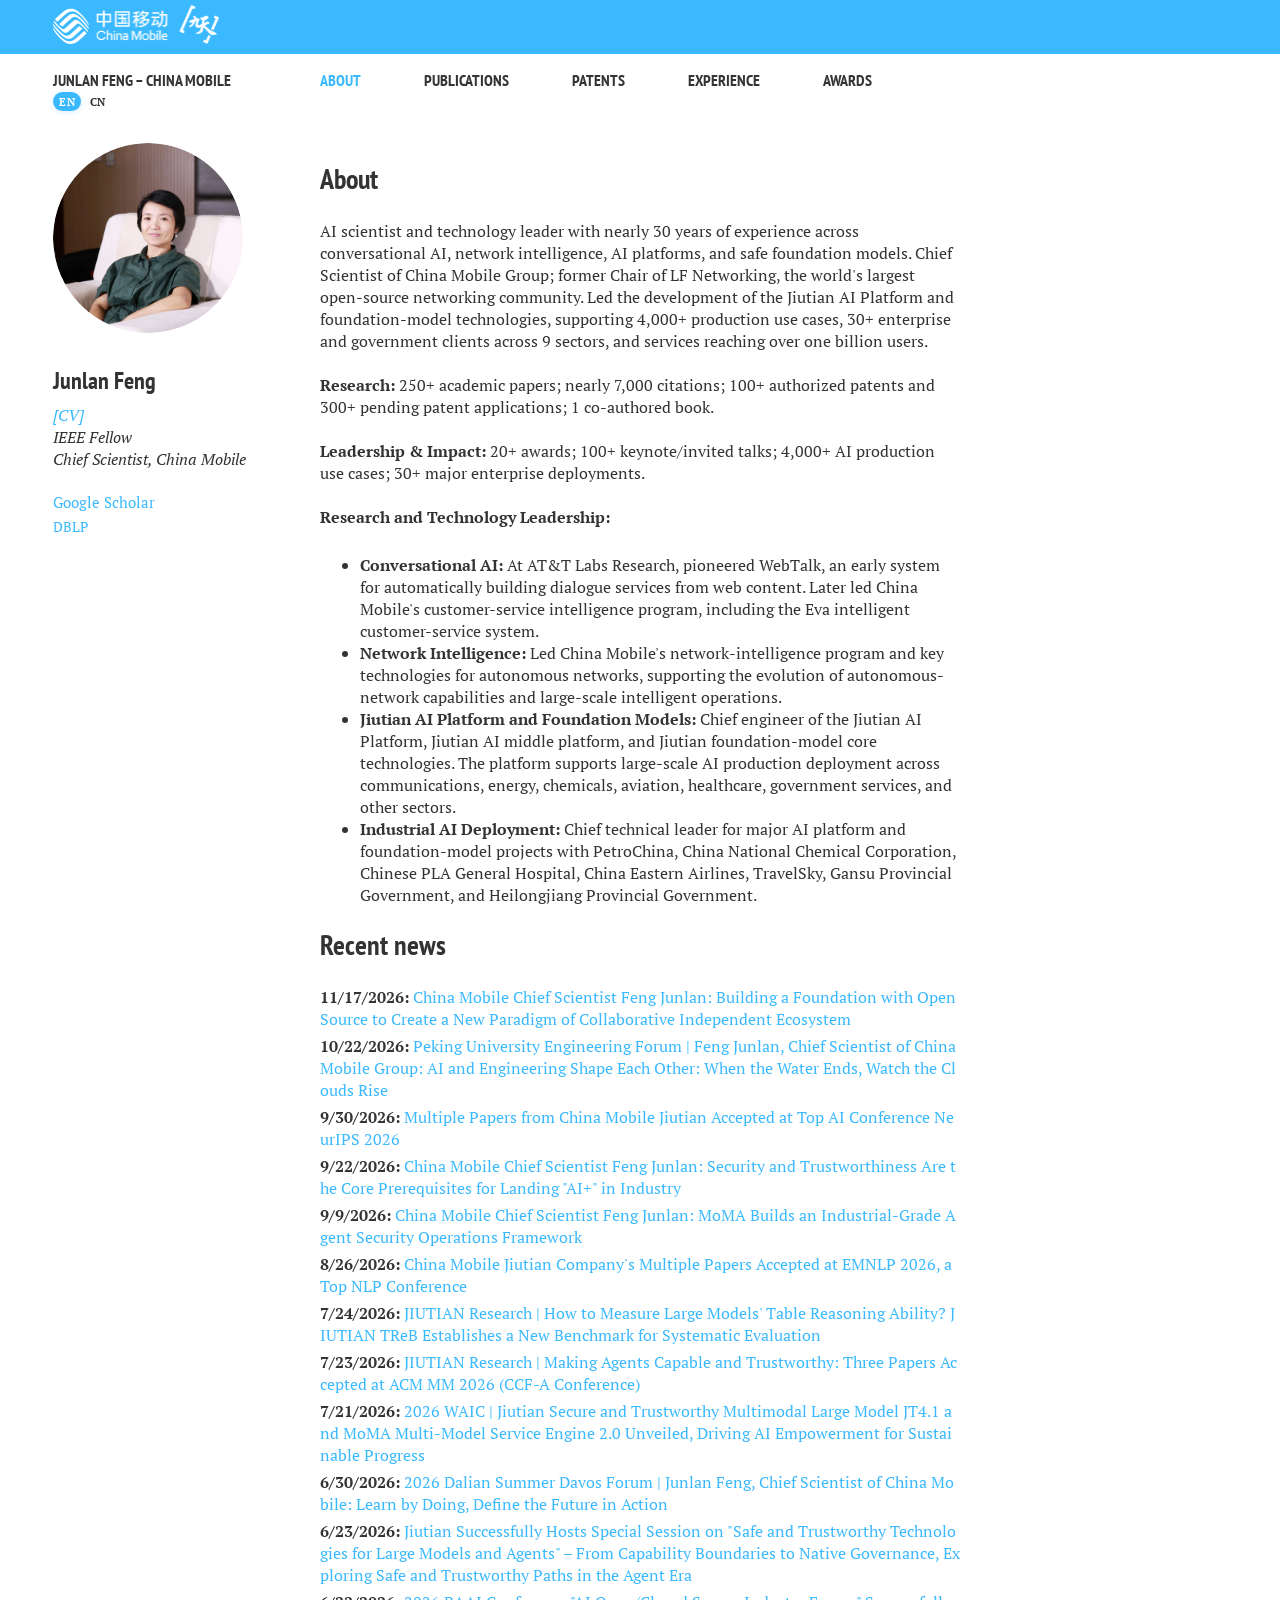
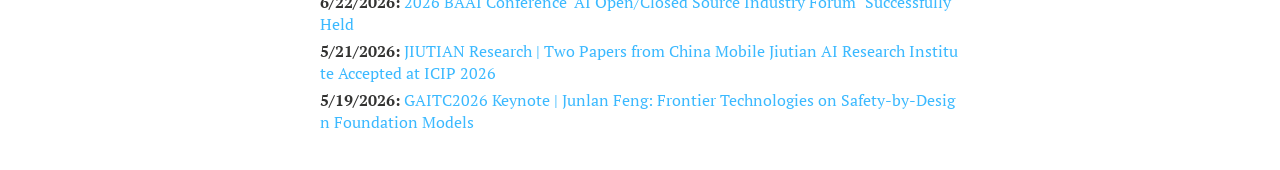
==== commit 0c293111: "🏗️ Build site: 2026-11-25 19:34:25 UTC" ====
--- a/index.html
+++ b/index.html
@@ -25,7 +25,7 @@
     <script src="js/render.js?v=20260903" defer></script>
 
     <script>
-var issuesData = [{"title":"中国移动首席科学家冯俊兰：开源筑基，共建自主生态产业协同新范式","title_en":"China Mobile Chief Scientist Feng Junlan: Building on Open Source to Create a New Paradigm of Autonomous Ecosystem and Industrial Collaboration","url":"https://mp.weixin.qq.com/s/499c2vlNRGPts-S1smwFCg","update_time":"2026-11-17  17:11:35"},{"title":"北京大学工程大讲堂｜中国移动集团首席科学家冯俊兰：人工智能与工程相互塑造——行到水穷处，坐看云起时","title_en":"Peking University Engineering Forum | Feng Junlan, Chief Scientist of China Mobile Group: AI and Engineering Shape Each Other: When the Water Ends, Watch the Clouds Rise","url":"https://mp.weixin.qq.com/s/HkSINXlK0h-bJS12cBqNUA","update_time":"2026-10-22  18:26:30"},{"title":"中移九天公司多篇论文被人工智能顶会NeurIPS 2026录用","title_en":"Multiple Papers from China Mobile Jiutian Accepted at Top AI Conference NeurIPS 2026","url":"https://mp.weixin.qq.com/s/LQ0om-4AKfNTBzc6HbMftA","update_time":"2026-09-30  17:57:27"},{"title":"中国移动首席科学家冯俊兰：安全可信是“AI+”产业落地的核心前提","title_en":"China Mobile Chief Scientist Feng Junlan: Security and Trustworthiness Are the Core Prerequisites for Landing \"AI+\" in Industry","url":"https://mp.weixin.qq.com/s/wE-efkweoByq38mvkZPkAQ","update_time":"2026-09-22  19:19:14"},{"title":"中国移动首席科学家冯俊兰：MoMA打造工业级智能体安全运营框架","title_en":"China Mobile Chief Scientist Feng Junlan: MoMA Builds an Industrial-Grade Agent Security Operations Framework","url":"https://mp.weixin.qq.com/s/2wzQ7tI1aaCz_fEJ7ZvplA","update_time":"2026-09-09  18:28:49"},{"title":"中移九天公司多篇论文被自然语言处理顶会EMNLP 2026录用","title_en":"China Mobile Jiutian Company's Multiple Papers Accepted at EMNLP 2026, a Top NLP Conference","url":"https://mp.weixin.qq.com/s/kUCWCsK211TgAkVrbW_xtA","update_time":"2026-08-26  19:15:25"},{"title":"JIUTIAN Research | 如何衡量大模型的表格推理能力？九天TReB构建系统性评估方案新基准","title_en":"JIUTIAN Research | How to Measure Large Models' Table Reasoning Ability? JIUTIAN TReB Establishes a New Benchmark for Systematic Evaluation","url":"https://mp.weixin.qq.com/s/faxn_qZCTX3Z6W_q1BEJsQ","update_time":"2026-07-24  14:33:13"},{"title":"JIUTIAN Research | 让智能体既能干、又可信：九天三篇论文入选CCF A类会议ACM MM2026","title_en":"JIUTIAN Research | Making Agents Capable and Trustworthy: Three Papers Accepted at ACM MM 2026 (CCF-A Conference)","url":"https://mp.weixin.qq.com/s/_9-bwuNA2uwHb0Bi7CNEzg","update_time":"2026-07-23  15:57:31"},{"title":"2026 WAIC｜九天安全可信多模态大模型JT4.1与MoMA多模型服务引擎2.0重磅发布，驱动AI赋能致远行稳","title_en":"2026 WAIC | Jiutian Secure and Trustworthy Multimodal Large Model JT4.1 and MoMA Multi-Model Service Engine 2.0 Unveiled, Driving AI Empowerment for Sustainable Progress","url":"https://mp.weixin.qq.com/s/kAL291__2dpZbcI-zfakbw","update_time":"2026-07-21  15:22:53"},{"title":"2026大连夏季达沃斯论坛丨中国移动集团首席科学家冯俊兰：边干边学，在行动中定义未来","title_en":"2026 Dalian Summer Davos Forum | Junlan Feng, Chief Scientist of China Mobile: Learn by Doing, Define the Future in Action","url":"http://mp.weixin.qq.com/s?__biz=MzY0MDA3NDc0NA==&mid=2247502477&idx=1&sn=602ac97d549c4203846c1303b87872b1&chksm=f0ca5c1ac7bdd50cb540c3ac1cf42805b7d460685e68991da7875c88a4c19e2713bcc7c2bba4#rd","update_time":"2026-06-30 02:14:32","img":"images/news1.png","image_caption_en":"2026 Dalian Summer Davos Forum","image_caption_cn":"2026大连夏季达沃斯论坛"},{"title":"九天公司成功举办“大模型与智能体安全可信技术”专题会议，从能力边界到原生治理，共探智能体时代安全可信路径","title_en":"Jiutian Successfully Hosts Special Session on \"Safe and Trustworthy Technologies for Large Models and Agents\" – From Capability Boundaries to Native Governance, Exploring Safe and Trustworthy Paths in the Agent Era","url":"http://mp.weixin.qq.com/s?__biz=MzY0MDA3NDc0NA==&mid=2247502467&idx=1&sn=2e08e1561c83d8f76bbce7b48a01c858&chksm=f0ca5c14c7bdd502c2180eaf5cf7c1c7dbad78d8e463701f1d05a70f479fa79f70918be72cf4#rd","create_time":"2026-06-23 07:25:27","update_time":"2026-06-23 07:25:27","img":"images/news2.png","image_caption_en":"Jiutian Special Session","image_caption_cn":"九天专题会议"},{"title":"2026北京智源大会“AI开闭源产业论坛”成功举办","title_en":"2026 BAAI Conference \"AI Open/Closed Source Industry Forum\" Successfully Held","url":"http://mp.weixin.qq.com/s?__biz=MzY0MDA3NDc0NA==&mid=2247502466&idx=1&sn=be0391715e4dcc52016f9638e77fe8c4&chksm=f0ca5c15c7bdd503dc24d784d8feaa13e664811113db462f2571306dfaa7d826962fbd6ef63a#rd","create_time":"2026-06-22 08:46:25","update_time":"2026-06-22 08:46:25","img":"images/news3.png","image_caption_en":"2026 BAAI Conference","image_caption_cn":"2026北京智源大会"},{"title":"JIUTIAN Research | 中国移动九天人工智能研究院2篇论文入选 ICIP 2026","title_en":"JIUTIAN Research | Two Papers from China Mobile Jiutian AI Research Institute Accepted at ICIP 2026","url":"http://mp.weixin.qq.com/s?__biz=MzY0MDA3NDc0NA==&mid=2247502398&idx=1&sn=317d336cfcf5d72eb4914fad7afe07c7&chksm=f0ca5ca9c7bdd5bfb2b607ace4f0eadedf0e96f8d82b99503f4562735aff8f20dd5b8329ba17#rd","create_time":"2026-05-21 13:06:34","update_time":"2026-05-21 13:06:34","img":"images/news4.png","image_caption_en":"JIUTIAN Research","image_caption_cn":"九天研究"},{"title":"GAITC2026主报告丨冯俊兰：基础模型原生安全可信技术","title_en":"GAITC2026 Keynote | Junlan Feng: Frontier Technologies on Safety-by-Design Foundation Models","url":"http://mp.weixin.qq.com/s?__biz=MzY0MDA3NDc0NA==&mid=2247502385&idx=1&sn=f97940a7b155f2be98ea420c841b5f2e&chksm=f0ca5ca6c7bdd5b0fe8ee0e655340e7ce86727a2f5e2f5f3287206e2ea7933cf92a13004520b#rd","update_time":"2026-05-19 09:52:29","img":"images/news5.png","image_caption_en":"GAITC2026 Keynote","image_caption_cn":"GAITC2026 主报告"}];
+var issuesData = [{"title":"中国移动首席科学家冯俊兰：开源筑基，共建自主生态产业协同新范式","title_en":"China Mobile Chief Scientist Feng Junlan: Building a Foundation with Open Source to Create a New Paradigm of Collaborative Independent Ecosystem","url":"https://mp.weixin.qq.com/s/499c2vlNRGPts-S1smwFCg","update_time":"2026-11-17  17:11:35"},{"title":"北京大学工程大讲堂｜中国移动集团首席科学家冯俊兰：人工智能与工程相互塑造——行到水穷处，坐看云起时","title_en":"Peking University Engineering Forum | Feng Junlan, Chief Scientist of China Mobile Group: AI and Engineering Shape Each Other: When the Water Ends, Watch the Clouds Rise","url":"https://mp.weixin.qq.com/s/HkSINXlK0h-bJS12cBqNUA","update_time":"2026-10-22  18:26:30"},{"title":"中移九天公司多篇论文被人工智能顶会NeurIPS 2026录用","title_en":"Multiple Papers from China Mobile Jiutian Accepted at Top AI Conference NeurIPS 2026","url":"https://mp.weixin.qq.com/s/LQ0om-4AKfNTBzc6HbMftA","update_time":"2026-09-30  17:57:27"},{"title":"中国移动首席科学家冯俊兰：安全可信是“AI+”产业落地的核心前提","title_en":"China Mobile Chief Scientist Feng Junlan: Security and Trustworthiness Are the Core Prerequisites for Landing \"AI+\" in Industry","url":"https://mp.weixin.qq.com/s/wE-efkweoByq38mvkZPkAQ","update_time":"2026-09-22  19:19:14"},{"title":"中国移动首席科学家冯俊兰：MoMA打造工业级智能体安全运营框架","title_en":"China Mobile Chief Scientist Feng Junlan: MoMA Builds an Industrial-Grade Agent Security Operations Framework","url":"https://mp.weixin.qq.com/s/2wzQ7tI1aaCz_fEJ7ZvplA","update_time":"2026-09-09  18:28:49"},{"title":"中移九天公司多篇论文被自然语言处理顶会EMNLP 2026录用","title_en":"China Mobile Jiutian Company's Multiple Papers Accepted at EMNLP 2026, a Top NLP Conference","url":"https://mp.weixin.qq.com/s/kUCWCsK211TgAkVrbW_xtA","update_time":"2026-08-26  19:15:25"},{"title":"JIUTIAN Research | 如何衡量大模型的表格推理能力？九天TReB构建系统性评估方案新基准","title_en":"JIUTIAN Research | How to Measure Large Models' Table Reasoning Ability? JIUTIAN TReB Establishes a New Benchmark for Systematic Evaluation","url":"https://mp.weixin.qq.com/s/faxn_qZCTX3Z6W_q1BEJsQ","update_time":"2026-07-24  14:33:13"},{"title":"JIUTIAN Research | 让智能体既能干、又可信：九天三篇论文入选CCF A类会议ACM MM2026","title_en":"JIUTIAN Research | Making Agents Capable and Trustworthy: Three Papers Accepted at ACM MM 2026 (CCF-A Conference)","url":"https://mp.weixin.qq.com/s/_9-bwuNA2uwHb0Bi7CNEzg","update_time":"2026-07-23  15:57:31"},{"title":"2026 WAIC｜九天安全可信多模态大模型JT4.1与MoMA多模型服务引擎2.0重磅发布，驱动AI赋能致远行稳","title_en":"2026 WAIC | Jiutian Secure and Trustworthy Multimodal Large Model JT4.1 and MoMA Multi-Model Service Engine 2.0 Unveiled, Driving AI Empowerment for Sustainable Progress","url":"https://mp.weixin.qq.com/s/kAL291__2dpZbcI-zfakbw","update_time":"2026-07-21  15:22:53"},{"title":"2026大连夏季达沃斯论坛丨中国移动集团首席科学家冯俊兰：边干边学，在行动中定义未来","title_en":"2026 Dalian Summer Davos Forum | Junlan Feng, Chief Scientist of China Mobile: Learn by Doing, Define the Future in Action","url":"http://mp.weixin.qq.com/s?__biz=MzY0MDA3NDc0NA==&mid=2247502477&idx=1&sn=602ac97d549c4203846c1303b87872b1&chksm=f0ca5c1ac7bdd50cb540c3ac1cf42805b7d460685e68991da7875c88a4c19e2713bcc7c2bba4#rd","update_time":"2026-06-30 02:14:32","img":"images/news1.png","image_caption_en":"2026 Dalian Summer Davos Forum","image_caption_cn":"2026大连夏季达沃斯论坛"},{"title":"九天公司成功举办“大模型与智能体安全可信技术”专题会议，从能力边界到原生治理，共探智能体时代安全可信路径","title_en":"Jiutian Successfully Hosts Special Session on \"Safe and Trustworthy Technologies for Large Models and Agents\" – From Capability Boundaries to Native Governance, Exploring Safe and Trustworthy Paths in the Agent Era","url":"http://mp.weixin.qq.com/s?__biz=MzY0MDA3NDc0NA==&mid=2247502467&idx=1&sn=2e08e1561c83d8f76bbce7b48a01c858&chksm=f0ca5c14c7bdd502c2180eaf5cf7c1c7dbad78d8e463701f1d05a70f479fa79f70918be72cf4#rd","create_time":"2026-06-23 07:25:27","update_time":"2026-06-23 07:25:27","img":"images/news2.png","image_caption_en":"Jiutian Special Session","image_caption_cn":"九天专题会议"},{"title":"2026北京智源大会“AI开闭源产业论坛”成功举办","title_en":"2026 BAAI Conference \"AI Open/Closed Source Industry Forum\" Successfully Held","url":"http://mp.weixin.qq.com/s?__biz=MzY0MDA3NDc0NA==&mid=2247502466&idx=1&sn=be0391715e4dcc52016f9638e77fe8c4&chksm=f0ca5c15c7bdd503dc24d784d8feaa13e664811113db462f2571306dfaa7d826962fbd6ef63a#rd","create_time":"2026-06-22 08:46:25","update_time":"2026-06-22 08:46:25","img":"images/news3.png","image_caption_en":"2026 BAAI Conference","image_caption_cn":"2026北京智源大会"},{"title":"JIUTIAN Research | 中国移动九天人工智能研究院2篇论文入选 ICIP 2026","title_en":"JIUTIAN Research | Two Papers from China Mobile Jiutian AI Research Institute Accepted at ICIP 2026","url":"http://mp.weixin.qq.com/s?__biz=MzY0MDA3NDc0NA==&mid=2247502398&idx=1&sn=317d336cfcf5d72eb4914fad7afe07c7&chksm=f0ca5ca9c7bdd5bfb2b607ace4f0eadedf0e96f8d82b99503f4562735aff8f20dd5b8329ba17#rd","create_time":"2026-05-21 13:06:34","update_time":"2026-05-21 13:06:34","img":"images/news4.png","image_caption_en":"JIUTIAN Research","image_caption_cn":"九天研究"},{"title":"GAITC2026主报告丨冯俊兰：基础模型原生安全可信技术","title_en":"GAITC2026 Keynote | Junlan Feng: Frontier Technologies on Safety-by-Design Foundation Models","url":"http://mp.weixin.qq.com/s?__biz=MzY0MDA3NDc0NA==&mid=2247502385&idx=1&sn=f97940a7b155f2be98ea420c841b5f2e&chksm=f0ca5ca6c7bdd5b0fe8ee0e655340e7ce86727a2f5e2f5f3287206e2ea7933cf92a13004520b#rd","update_time":"2026-05-19 09:52:29","img":"images/news5.png","image_caption_en":"GAITC2026 Keynote","image_caption_cn":"GAITC2026 主报告"}];
 </script>
     </head>
 <body class="page">
